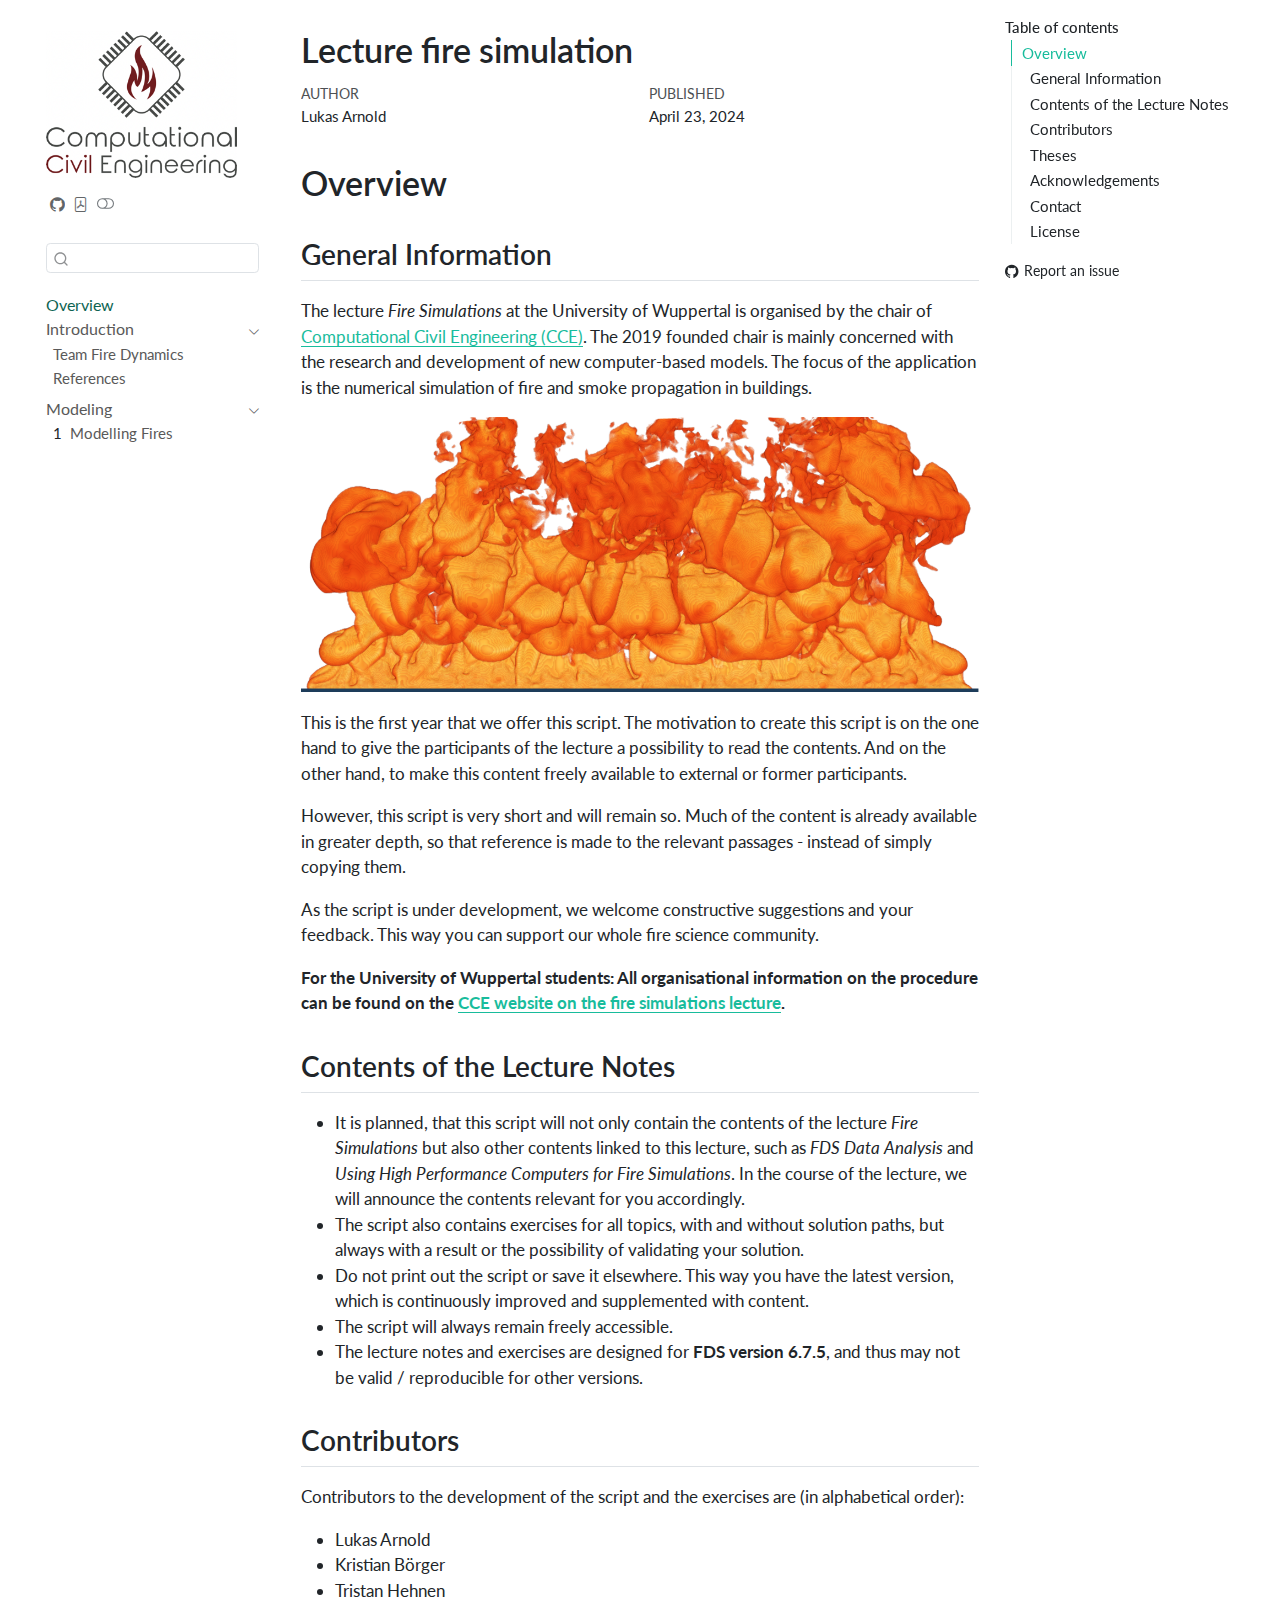
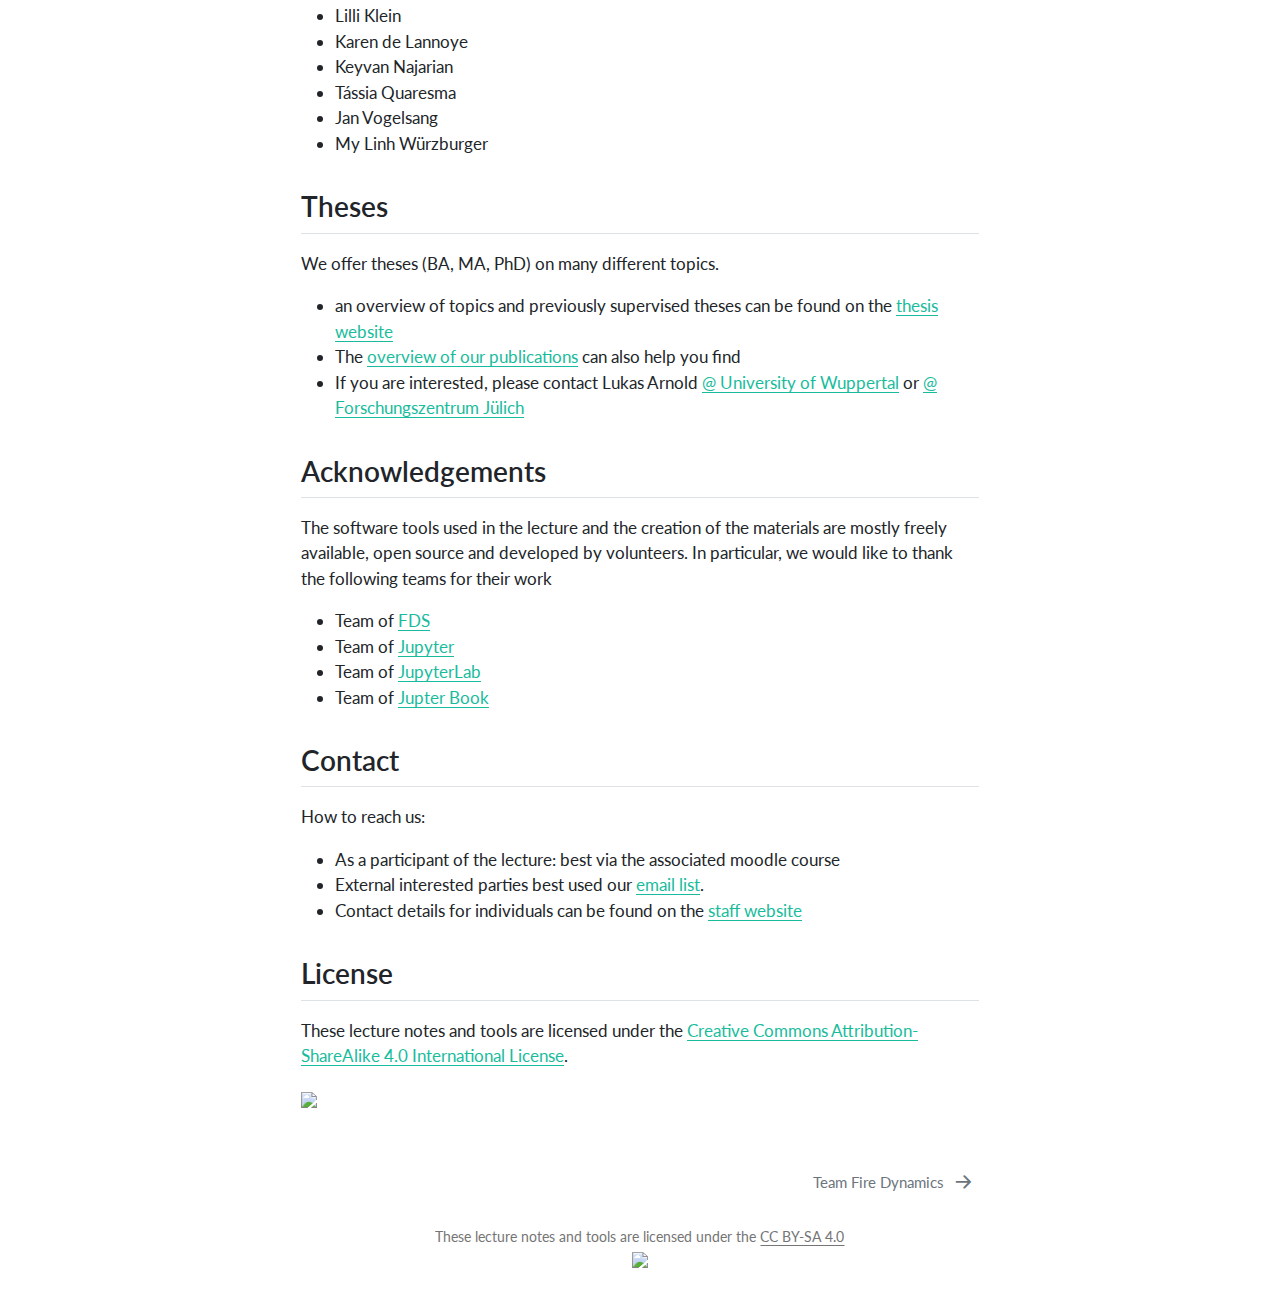
==== _book/index.html @ 4292ec1d "Initial push" ====
<!DOCTYPE html>
<html xmlns="http://www.w3.org/1999/xhtml" lang="en" xml:lang="en"><head>

<meta charset="utf-8">
<meta name="generator" content="quarto-1.4.553">

<meta name="viewport" content="width=device-width, initial-scale=1.0, user-scalable=yes">

<meta name="author" content="Lukas Arnold">
<meta name="dcterms.date" content="2024-04-23">

<title>Lecture fire simulation</title>
<style>
code{white-space: pre-wrap;}
span.smallcaps{font-variant: small-caps;}
div.columns{display: flex; gap: min(4vw, 1.5em);}
div.column{flex: auto; overflow-x: auto;}
div.hanging-indent{margin-left: 1.5em; text-indent: -1.5em;}
ul.task-list{list-style: none;}
ul.task-list li input[type="checkbox"] {
  width: 0.8em;
  margin: 0 0.8em 0.2em -1em; /* quarto-specific, see https://github.com/quarto-dev/quarto-cli/issues/4556 */ 
  vertical-align: middle;
}
</style>


<script src="site_libs/quarto-nav/quarto-nav.js"></script>
<script src="site_libs/quarto-nav/headroom.min.js"></script>
<script src="site_libs/clipboard/clipboard.min.js"></script>
<script src="site_libs/quarto-search/autocomplete.umd.js"></script>
<script src="site_libs/quarto-search/fuse.min.js"></script>
<script src="site_libs/quarto-search/quarto-search.js"></script>
<meta name="quarto:offset" content="./">
<link href="./content/00_overview/01_team.html" rel="next">
<script src="site_libs/quarto-html/quarto.js"></script>
<script src="site_libs/quarto-html/popper.min.js"></script>
<script src="site_libs/quarto-html/tippy.umd.min.js"></script>
<script src="site_libs/quarto-html/anchor.min.js"></script>
<link href="site_libs/quarto-html/tippy.css" rel="stylesheet">
<link href="site_libs/quarto-html/quarto-syntax-highlighting.css" rel="stylesheet" class="quarto-color-scheme" id="quarto-text-highlighting-styles">
<link href="site_libs/quarto-html/quarto-syntax-highlighting-dark.css" rel="prefetch" class="quarto-color-scheme quarto-color-alternate" id="quarto-text-highlighting-styles">
<script src="site_libs/bootstrap/bootstrap.min.js"></script>
<link href="site_libs/bootstrap/bootstrap-icons.css" rel="stylesheet">
<link href="site_libs/bootstrap/bootstrap.min.css" rel="stylesheet" class="quarto-color-scheme" id="quarto-bootstrap" data-mode="light">
<link href="site_libs/bootstrap/bootstrap-dark.min.css" rel="prefetch" class="quarto-color-scheme quarto-color-alternate" id="quarto-bootstrap" data-mode="dark">
<script id="quarto-search-options" type="application/json">{
  "location": "sidebar",
  "copy-button": false,
  "collapse-after": 3,
  "panel-placement": "start",
  "type": "textbox",
  "limit": 50,
  "keyboard-shortcut": [
    "f",
    "/",
    "s"
  ],
  "show-item-context": false,
  "language": {
    "search-no-results-text": "No results",
    "search-matching-documents-text": "matching documents",
    "search-copy-link-title": "Copy link to search",
    "search-hide-matches-text": "Hide additional matches",
    "search-more-match-text": "more match in this document",
    "search-more-matches-text": "more matches in this document",
    "search-clear-button-title": "Clear",
    "search-text-placeholder": "",
    "search-detached-cancel-button-title": "Cancel",
    "search-submit-button-title": "Submit",
    "search-label": "Search"
  }
}</script>


</head>

<body class="nav-sidebar floating">

<div id="quarto-search-results"></div>
  <header id="quarto-header" class="headroom fixed-top">
  <nav class="quarto-secondary-nav">
    <div class="container-fluid d-flex">
      <button type="button" class="quarto-btn-toggle btn" data-bs-toggle="collapse" data-bs-target=".quarto-sidebar-collapse-item" aria-controls="quarto-sidebar" aria-expanded="false" aria-label="Toggle sidebar navigation" onclick="if (window.quartoToggleHeadroom) { window.quartoToggleHeadroom(); }">
        <i class="bi bi-layout-text-sidebar-reverse"></i>
      </button>
        <nav class="quarto-page-breadcrumbs" aria-label="breadcrumb"><ol class="breadcrumb"><li class="breadcrumb-item"><a href="./index.html">Overview</a></li></ol></nav>
        <a class="flex-grow-1" role="button" data-bs-toggle="collapse" data-bs-target=".quarto-sidebar-collapse-item" aria-controls="quarto-sidebar" aria-expanded="false" aria-label="Toggle sidebar navigation" onclick="if (window.quartoToggleHeadroom) { window.quartoToggleHeadroom(); }">      
        </a>
      <button type="button" class="btn quarto-search-button" aria-label="" onclick="window.quartoOpenSearch();">
        <i class="bi bi-search"></i>
      </button>
    </div>
  </nav>
</header>
<!-- content -->
<div id="quarto-content" class="quarto-container page-columns page-rows-contents page-layout-article">
<!-- sidebar -->
  <nav id="quarto-sidebar" class="sidebar collapse collapse-horizontal quarto-sidebar-collapse-item sidebar-navigation floating overflow-auto">
    <div class="pt-lg-2 mt-2 text-left sidebar-header sidebar-header-stacked">
      <a href="./index.html" class="sidebar-logo-link">
      <img src="./content/cce_logo_small.light.png" alt="" class="sidebar-logo py-0 d-lg-inline d-none">
      </a>
    <div class="sidebar-title mb-0 py-0">
      <a href="./"></a> 
        <div class="sidebar-tools-main tools-wide">
    <a href="ttps://github.com" title="Source Code" class="quarto-navigation-tool px-1" aria-label="Source Code"><i class="bi bi-github"></i></a>
    <a href="./Lecture-fire-simulation.pdf" title="Download PDF" class="quarto-navigation-tool px-1" aria-label="Download PDF"><i class="bi bi-file-pdf"></i></a>
  <a href="" class="quarto-color-scheme-toggle quarto-navigation-tool  px-1" onclick="window.quartoToggleColorScheme(); return false;" title="Toggle dark mode"><i class="bi"></i></a>
</div>
    </div>
      </div>
        <div class="mt-2 flex-shrink-0 align-items-center">
        <div class="sidebar-search">
        <div id="quarto-search" class="" title="Search"></div>
        </div>
        </div>
    <div class="sidebar-menu-container"> 
    <ul class="list-unstyled mt-1">
        <li class="sidebar-item">
  <div class="sidebar-item-container"> 
  <a href="./index.html" class="sidebar-item-text sidebar-link active">
 <span class="menu-text">Overview</span></a>
  </div>
</li>
        <li class="sidebar-item sidebar-item-section">
      <div class="sidebar-item-container"> 
            <a class="sidebar-item-text sidebar-link text-start" data-bs-toggle="collapse" data-bs-target="#quarto-sidebar-section-1" aria-expanded="true">
 <span class="menu-text">Introduction</span></a>
          <a class="sidebar-item-toggle text-start" data-bs-toggle="collapse" data-bs-target="#quarto-sidebar-section-1" aria-expanded="true" aria-label="Toggle section">
            <i class="bi bi-chevron-right ms-2"></i>
          </a> 
      </div>
      <ul id="quarto-sidebar-section-1" class="collapse list-unstyled sidebar-section depth1 show">  
          <li class="sidebar-item">
  <div class="sidebar-item-container"> 
  <a href="./content/00_overview/01_team.html" class="sidebar-item-text sidebar-link">
 <span class="menu-text">Team Fire Dynamics</span></a>
  </div>
</li>
          <li class="sidebar-item">
  <div class="sidebar-item-container"> 
  <a href="./content/00_overview/02_references.html" class="sidebar-item-text sidebar-link">
 <span class="menu-text">References</span></a>
  </div>
</li>
      </ul>
  </li>
        <li class="sidebar-item sidebar-item-section">
      <div class="sidebar-item-container"> 
            <a class="sidebar-item-text sidebar-link text-start" data-bs-toggle="collapse" data-bs-target="#quarto-sidebar-section-2" aria-expanded="true">
 <span class="menu-text">Modeling</span></a>
          <a class="sidebar-item-toggle text-start" data-bs-toggle="collapse" data-bs-target="#quarto-sidebar-section-2" aria-expanded="true" aria-label="Toggle section">
            <i class="bi bi-chevron-right ms-2"></i>
          </a> 
      </div>
      <ul id="quarto-sidebar-section-2" class="collapse list-unstyled sidebar-section depth1 show">  
          <li class="sidebar-item">
  <div class="sidebar-item-container"> 
  <a href="./content/01_Modeling/01_general/00_overview.html" class="sidebar-item-text sidebar-link">
 <span class="menu-text"><span class="chapter-number">1</span>&nbsp; <span class="chapter-title">Modelling Fires</span></span></a>
  </div>
</li>
      </ul>
  </li>
    </ul>
    </div>
</nav>
<div id="quarto-sidebar-glass" class="quarto-sidebar-collapse-item" data-bs-toggle="collapse" data-bs-target=".quarto-sidebar-collapse-item"></div>
<!-- margin-sidebar -->
    <div id="quarto-margin-sidebar" class="sidebar margin-sidebar">
        <nav id="TOC" role="doc-toc" class="toc-active">
    <h2 id="toc-title">Table of contents</h2>
   
  <ul>
  <li><a href="#overview" id="toc-overview" class="nav-link active" data-scroll-target="#overview">Overview</a>
  <ul class="collapse">
  <li><a href="#general-information" id="toc-general-information" class="nav-link" data-scroll-target="#general-information">General Information</a></li>
  <li><a href="#contents-of-the-lecture-notes" id="toc-contents-of-the-lecture-notes" class="nav-link" data-scroll-target="#contents-of-the-lecture-notes">Contents of the Lecture Notes</a></li>
  <li><a href="#contributors" id="toc-contributors" class="nav-link" data-scroll-target="#contributors">Contributors</a></li>
  <li><a href="#theses" id="toc-theses" class="nav-link" data-scroll-target="#theses">Theses</a></li>
  <li><a href="#acknowledgements" id="toc-acknowledgements" class="nav-link" data-scroll-target="#acknowledgements">Acknowledgements</a></li>
  <li><a href="#contact" id="toc-contact" class="nav-link" data-scroll-target="#contact">Contact</a></li>
  <li><a href="#license" id="toc-license" class="nav-link" data-scroll-target="#license">License</a></li>
  </ul></li>
  </ul>
<div class="toc-actions"><ul><li><a href="ttps://github.com/issues/new" class="toc-action"><i class="bi bi-github"></i>Report an issue</a></li></ul></div></nav>
    </div>
<!-- main -->
<main class="content" id="quarto-document-content">

<header id="title-block-header" class="quarto-title-block default">
<div class="quarto-title">
<h1 class="title">Lecture fire simulation</h1>
</div>



<div class="quarto-title-meta">

    <div>
    <div class="quarto-title-meta-heading">Author</div>
    <div class="quarto-title-meta-contents">
             <p>Lukas Arnold </p>
          </div>
  </div>
    
    <div>
    <div class="quarto-title-meta-heading">Published</div>
    <div class="quarto-title-meta-contents">
      <p class="date">April 23, 2024</p>
    </div>
  </div>
  
    
  </div>
  


</header>


<section id="overview" class="level1 unnumbered">
<h1 class="unnumbered">Overview</h1>
<section id="general-information" class="level2">
<h2 class="anchored" data-anchor-id="general-information">General Information</h2>
<p>The lecture <em>Fire Simulations</em> at the University of Wuppertal is organised by the chair of <a href="https://cce.uni-wuppertal.de/">Computational Civil Engineering (CCE)</a>. The 2019 founded chair is mainly concerned with the research and development of new computer-based models. The focus of the application is the numerical simulation of fire and smoke propagation in buildings.</p>
<p><img src="./content/00_overview/figs/fire_banner.png" class="img-fluid"></p>
<p>This is the first year that we offer this script. The motivation to create this script is on the one hand to give the participants of the lecture a possibility to read the contents. And on the other hand, to make this content freely available to external or former participants.</p>
<p>However, this script is very short and will remain so. Much of the content is already available in greater depth, so that reference is made to the relevant passages - instead of simply copying them.</p>
<p>As the script is under development, we welcome constructive suggestions and your feedback. This way you can support our whole fire science community.</p>
<p><strong>For the University of Wuppertal students: All organisational information on the procedure can be found on the <a href="https://cce.uni-wuppertal.de/de/lehre/numerische-brandsimulationen.html">CCE website on the fire simulations lecture</a>.</strong></p>
</section>
<section id="contents-of-the-lecture-notes" class="level2">
<h2 class="anchored" data-anchor-id="contents-of-the-lecture-notes">Contents of the Lecture Notes</h2>
<ul>
<li>It is planned, that this script will not only contain the contents of the lecture <em>Fire Simulations</em> but also other contents linked to this lecture, such as <em>FDS Data Analysis</em> and <em>Using High Performance Computers for Fire Simulations</em>. In the course of the lecture, we will announce the contents relevant for you accordingly.</li>
<li>The script also contains exercises for all topics, with and without solution paths, but always with a result or the possibility of validating your solution.</li>
<li>Do not print out the script or save it elsewhere. This way you have the latest version, which is continuously improved and supplemented with content.</li>
<li>The script will always remain freely accessible.</li>
<li>The lecture notes and exercises are designed for <strong>FDS version 6.7.5</strong>, and thus may not be valid / reproducible for other versions.</li>
</ul>
</section>
<section id="contributors" class="level2">
<h2 class="anchored" data-anchor-id="contributors">Contributors</h2>
<p>Contributors to the development of the script and the exercises are (in alphabetical order):</p>
<ul>
<li>Lukas Arnold</li>
<li>Kristian Börger</li>
<li>Tristan Hehnen</li>
<li>Lilli Klein</li>
<li>Karen de Lannoye</li>
<li>Keyvan Najarian</li>
<li>Tássia Quaresma</li>
<li>Jan Vogelsang</li>
<li>My Linh Würzburger</li>
</ul>
</section>
<section id="theses" class="level2">
<h2 class="anchored" data-anchor-id="theses">Theses</h2>
<p>We offer theses (BA, MA, PhD) on many different topics.</p>
<ul>
<li>an overview of topics and previously supervised theses can be found on the <a href="https://cce.uni-wuppertal.de/en/theses/">thesis website</a></li>
<li>The <a href="https://cce.uni-wuppertal.de/en/research/">overview of our publications</a> can also help you find</li>
<li>If you are interested, please contact Lukas Arnold <a href="https://cce.uni-wuppertal.de/en/team/">@ University of Wuppertal</a> or <a href="https://www.fz-juelich.de/ias/ias-7/EN/AboutUs/Staff/Current/Arnold_Lukas/main.html">@ Forschungszentrum Jülich</a></li>
</ul>
</section>
<section id="acknowledgements" class="level2">
<h2 class="anchored" data-anchor-id="acknowledgements">Acknowledgements</h2>
<p>The software tools used in the lecture and the creation of the materials are mostly freely available, open source and developed by volunteers. In particular, we would like to thank the following teams for their work</p>
<ul>
<li>Team of <a href="https://github.com/firemodels/fds">FDS</a></li>
<li>Team of <a href="https://github.com/jupyter/jupyter">Jupyter</a></li>
<li>Team of <a href="https://github.com/jupyterlab">JupyterLab</a></li>
<li>Team of <a href="https://github.com/jupyter/jupyter-book">Jupter Book</a></li>
</ul>
</section>
<section id="contact" class="level2">
<h2 class="anchored" data-anchor-id="contact">Contact</h2>
<p>How to reach us:</p>
<ul>
<li>As a participant of the lecture: best via the associated moodle course</li>
<li>External interested parties best used our <a href="mailto:cce@lists.uni-wuppertal.de">email list</a>.</li>
<li>Contact details for individuals can be found on the <a href="https://cce.uni-wuppertal.de/en/team/">staff website</a></li>
</ul>
</section>
<section id="license" class="level2">
<h2 class="anchored" data-anchor-id="license">License</h2>
<p>These lecture notes and tools are licensed under the <a href="http://creativecommons.org/licenses/by-sa/4.0/">Creative Commons Attribution-ShareAlike 4.0 International License</a>.</p>
<p><img src="https://mirrors.creativecommons.org/presskit/buttons/88x31/svg/by-sa.svg"></p>


</section>
</section>

</main> <!-- /main -->
<script id="quarto-html-after-body" type="application/javascript">
window.document.addEventListener("DOMContentLoaded", function (event) {
  const toggleBodyColorMode = (bsSheetEl) => {
    const mode = bsSheetEl.getAttribute("data-mode");
    const bodyEl = window.document.querySelector("body");
    if (mode === "dark") {
      bodyEl.classList.add("quarto-dark");
      bodyEl.classList.remove("quarto-light");
    } else {
      bodyEl.classList.add("quarto-light");
      bodyEl.classList.remove("quarto-dark");
    }
  }
  const toggleBodyColorPrimary = () => {
    const bsSheetEl = window.document.querySelector("link#quarto-bootstrap");
    if (bsSheetEl) {
      toggleBodyColorMode(bsSheetEl);
    }
  }
  toggleBodyColorPrimary();  
  const disableStylesheet = (stylesheets) => {
    for (let i=0; i < stylesheets.length; i++) {
      const stylesheet = stylesheets[i];
      stylesheet.rel = 'prefetch';
    }
  }
  const enableStylesheet = (stylesheets) => {
    for (let i=0; i < stylesheets.length; i++) {
      const stylesheet = stylesheets[i];
      stylesheet.rel = 'stylesheet';
    }
  }
  const manageTransitions = (selector, allowTransitions) => {
    const els = window.document.querySelectorAll(selector);
    for (let i=0; i < els.length; i++) {
      const el = els[i];
      if (allowTransitions) {
        el.classList.remove('notransition');
      } else {
        el.classList.add('notransition');
      }
    }
  }
  const toggleGiscusIfUsed = (isAlternate, darkModeDefault) => {
    const baseTheme = document.querySelector('#giscus-base-theme')?.value ?? 'light';
    const alternateTheme = document.querySelector('#giscus-alt-theme')?.value ?? 'dark';
    let newTheme = '';
    if(darkModeDefault) {
      newTheme = isAlternate ? baseTheme : alternateTheme;
    } else {
      newTheme = isAlternate ? alternateTheme : baseTheme;
    }
    const changeGiscusTheme = () => {
      // From: https://github.com/giscus/giscus/issues/336
      const sendMessage = (message) => {
        const iframe = document.querySelector('iframe.giscus-frame');
        if (!iframe) return;
        iframe.contentWindow.postMessage({ giscus: message }, 'https://giscus.app');
      }
      sendMessage({
        setConfig: {
          theme: newTheme
        }
      });
    }
    const isGiscussLoaded = window.document.querySelector('iframe.giscus-frame') !== null;
    if (isGiscussLoaded) {
      changeGiscusTheme();
    }
  }
  const toggleColorMode = (alternate) => {
    // Switch the stylesheets
    const alternateStylesheets = window.document.querySelectorAll('link.quarto-color-scheme.quarto-color-alternate');
    manageTransitions('#quarto-margin-sidebar .nav-link', false);
    if (alternate) {
      enableStylesheet(alternateStylesheets);
      for (const sheetNode of alternateStylesheets) {
        if (sheetNode.id === "quarto-bootstrap") {
          toggleBodyColorMode(sheetNode);
        }
      }
    } else {
      disableStylesheet(alternateStylesheets);
      toggleBodyColorPrimary();
    }
    manageTransitions('#quarto-margin-sidebar .nav-link', true);
    // Switch the toggles
    const toggles = window.document.querySelectorAll('.quarto-color-scheme-toggle');
    for (let i=0; i < toggles.length; i++) {
      const toggle = toggles[i];
      if (toggle) {
        if (alternate) {
          toggle.classList.add("alternate");     
        } else {
          toggle.classList.remove("alternate");
        }
      }
    }
    // Hack to workaround the fact that safari doesn't
    // properly recolor the scrollbar when toggling (#1455)
    if (navigator.userAgent.indexOf('Safari') > 0 && navigator.userAgent.indexOf('Chrome') == -1) {
      manageTransitions("body", false);
      window.scrollTo(0, 1);
      setTimeout(() => {
        window.scrollTo(0, 0);
        manageTransitions("body", true);
      }, 40);  
    }
  }
  const isFileUrl = () => { 
    return window.location.protocol === 'file:';
  }
  const hasAlternateSentinel = () => {  
    let styleSentinel = getColorSchemeSentinel();
    if (styleSentinel !== null) {
      return styleSentinel === "alternate";
    } else {
      return false;
    }
  }
  const setStyleSentinel = (alternate) => {
    const value = alternate ? "alternate" : "default";
    if (!isFileUrl()) {
      window.localStorage.setItem("quarto-color-scheme", value);
    } else {
      localAlternateSentinel = value;
    }
  }
  const getColorSchemeSentinel = () => {
    if (!isFileUrl()) {
      const storageValue = window.localStorage.getItem("quarto-color-scheme");
      return storageValue != null ? storageValue : localAlternateSentinel;
    } else {
      return localAlternateSentinel;
    }
  }
  const darkModeDefault = false;
  let localAlternateSentinel = darkModeDefault ? 'alternate' : 'default';
  // Dark / light mode switch
  window.quartoToggleColorScheme = () => {
    // Read the current dark / light value 
    let toAlternate = !hasAlternateSentinel();
    toggleColorMode(toAlternate);
    setStyleSentinel(toAlternate);
    toggleGiscusIfUsed(toAlternate, darkModeDefault);
  };
  // Ensure there is a toggle, if there isn't float one in the top right
  if (window.document.querySelector('.quarto-color-scheme-toggle') === null) {
    const a = window.document.createElement('a');
    a.classList.add('top-right');
    a.classList.add('quarto-color-scheme-toggle');
    a.href = "";
    a.onclick = function() { try { window.quartoToggleColorScheme(); } catch {} return false; };
    const i = window.document.createElement("i");
    i.classList.add('bi');
    a.appendChild(i);
    window.document.body.appendChild(a);
  }
  // Switch to dark mode if need be
  if (hasAlternateSentinel()) {
    toggleColorMode(true);
  } else {
    toggleColorMode(false);
  }
  const icon = "";
  const anchorJS = new window.AnchorJS();
  anchorJS.options = {
    placement: 'right',
    icon: icon
  };
  anchorJS.add('.anchored');
  const isCodeAnnotation = (el) => {
    for (const clz of el.classList) {
      if (clz.startsWith('code-annotation-')) {                     
        return true;
      }
    }
    return false;
  }
  const clipboard = new window.ClipboardJS('.code-copy-button', {
    text: function(trigger) {
      const codeEl = trigger.previousElementSibling.cloneNode(true);
      for (const childEl of codeEl.children) {
        if (isCodeAnnotation(childEl)) {
          childEl.remove();
        }
      }
      return codeEl.innerText;
    }
  });
  clipboard.on('success', function(e) {
    // button target
    const button = e.trigger;
    // don't keep focus
    button.blur();
    // flash "checked"
    button.classList.add('code-copy-button-checked');
    var currentTitle = button.getAttribute("title");
    button.setAttribute("title", "Copied!");
    let tooltip;
    if (window.bootstrap) {
      button.setAttribute("data-bs-toggle", "tooltip");
      button.setAttribute("data-bs-placement", "left");
      button.setAttribute("data-bs-title", "Copied!");
      tooltip = new bootstrap.Tooltip(button, 
        { trigger: "manual", 
          customClass: "code-copy-button-tooltip",
          offset: [0, -8]});
      tooltip.show();    
    }
    setTimeout(function() {
      if (tooltip) {
        tooltip.hide();
        button.removeAttribute("data-bs-title");
        button.removeAttribute("data-bs-toggle");
        button.removeAttribute("data-bs-placement");
      }
      button.setAttribute("title", currentTitle);
      button.classList.remove('code-copy-button-checked');
    }, 1000);
    // clear code selection
    e.clearSelection();
  });
    var localhostRegex = new RegExp(/^(?:http|https):\/\/localhost\:?[0-9]*\//);
    var mailtoRegex = new RegExp(/^mailto:/);
      var filterRegex = new RegExp('/' + window.location.host + '/');
    var isInternal = (href) => {
        return filterRegex.test(href) || localhostRegex.test(href) || mailtoRegex.test(href);
    }
    // Inspect non-navigation links and adorn them if external
 	var links = window.document.querySelectorAll('a[href]:not(.nav-link):not(.navbar-brand):not(.toc-action):not(.sidebar-link):not(.sidebar-item-toggle):not(.pagination-link):not(.no-external):not([aria-hidden]):not(.dropdown-item):not(.quarto-navigation-tool)');
    for (var i=0; i<links.length; i++) {
      const link = links[i];
      if (!isInternal(link.href)) {
        // undo the damage that might have been done by quarto-nav.js in the case of
        // links that we want to consider external
        if (link.dataset.originalHref !== undefined) {
          link.href = link.dataset.originalHref;
        }
      }
    }
  function tippyHover(el, contentFn, onTriggerFn, onUntriggerFn) {
    const config = {
      allowHTML: true,
      maxWidth: 500,
      delay: 100,
      arrow: false,
      appendTo: function(el) {
          return el.parentElement;
      },
      interactive: true,
      interactiveBorder: 10,
      theme: 'quarto',
      placement: 'bottom-start',
    };
    if (contentFn) {
      config.content = contentFn;
    }
    if (onTriggerFn) {
      config.onTrigger = onTriggerFn;
    }
    if (onUntriggerFn) {
      config.onUntrigger = onUntriggerFn;
    }
    window.tippy(el, config); 
  }
  const noterefs = window.document.querySelectorAll('a[role="doc-noteref"]');
  for (var i=0; i<noterefs.length; i++) {
    const ref = noterefs[i];
    tippyHover(ref, function() {
      // use id or data attribute instead here
      let href = ref.getAttribute('data-footnote-href') || ref.getAttribute('href');
      try { href = new URL(href).hash; } catch {}
      const id = href.replace(/^#\/?/, "");
      const note = window.document.getElementById(id);
      if (note) {
        return note.innerHTML;
      } else {
        return "";
      }
    });
  }
  const xrefs = window.document.querySelectorAll('a.quarto-xref');
  const processXRef = (id, note) => {
    // Strip column container classes
    const stripColumnClz = (el) => {
      el.classList.remove("page-full", "page-columns");
      if (el.children) {
        for (const child of el.children) {
          stripColumnClz(child);
        }
      }
    }
    stripColumnClz(note)
    if (id === null || id.startsWith('sec-')) {
      // Special case sections, only their first couple elements
      const container = document.createElement("div");
      if (note.children && note.children.length > 2) {
        container.appendChild(note.children[0].cloneNode(true));
        for (let i = 1; i < note.children.length; i++) {
          const child = note.children[i];
          if (child.tagName === "P" && child.innerText === "") {
            continue;
          } else {
            container.appendChild(child.cloneNode(true));
            break;
          }
        }
        if (window.Quarto?.typesetMath) {
          window.Quarto.typesetMath(container);
        }
        return container.innerHTML
      } else {
        if (window.Quarto?.typesetMath) {
          window.Quarto.typesetMath(note);
        }
        return note.innerHTML;
      }
    } else {
      // Remove any anchor links if they are present
      const anchorLink = note.querySelector('a.anchorjs-link');
      if (anchorLink) {
        anchorLink.remove();
      }
      if (window.Quarto?.typesetMath) {
        window.Quarto.typesetMath(note);
      }
      // TODO in 1.5, we should make sure this works without a callout special case
      if (note.classList.contains("callout")) {
        return note.outerHTML;
      } else {
        return note.innerHTML;
      }
    }
  }
  for (var i=0; i<xrefs.length; i++) {
    const xref = xrefs[i];
    tippyHover(xref, undefined, function(instance) {
      instance.disable();
      let url = xref.getAttribute('href');
      let hash = undefined; 
      if (url.startsWith('#')) {
        hash = url;
      } else {
        try { hash = new URL(url).hash; } catch {}
      }
      if (hash) {
        const id = hash.replace(/^#\/?/, "");
        const note = window.document.getElementById(id);
        if (note !== null) {
          try {
            const html = processXRef(id, note.cloneNode(true));
            instance.setContent(html);
          } finally {
            instance.enable();
            instance.show();
          }
        } else {
          // See if we can fetch this
          fetch(url.split('#')[0])
          .then(res => res.text())
          .then(html => {
            const parser = new DOMParser();
            const htmlDoc = parser.parseFromString(html, "text/html");
            const note = htmlDoc.getElementById(id);
            if (note !== null) {
              const html = processXRef(id, note);
              instance.setContent(html);
            } 
          }).finally(() => {
            instance.enable();
            instance.show();
          });
        }
      } else {
        // See if we can fetch a full url (with no hash to target)
        // This is a special case and we should probably do some content thinning / targeting
        fetch(url)
        .then(res => res.text())
        .then(html => {
          const parser = new DOMParser();
          const htmlDoc = parser.parseFromString(html, "text/html");
          const note = htmlDoc.querySelector('main.content');
          if (note !== null) {
            // This should only happen for chapter cross references
            // (since there is no id in the URL)
            // remove the first header
            if (note.children.length > 0 && note.children[0].tagName === "HEADER") {
              note.children[0].remove();
            }
            const html = processXRef(null, note);
            instance.setContent(html);
          } 
        }).finally(() => {
          instance.enable();
          instance.show();
        });
      }
    }, function(instance) {
    });
  }
      let selectedAnnoteEl;
      const selectorForAnnotation = ( cell, annotation) => {
        let cellAttr = 'data-code-cell="' + cell + '"';
        let lineAttr = 'data-code-annotation="' +  annotation + '"';
        const selector = 'span[' + cellAttr + '][' + lineAttr + ']';
        return selector;
      }
      const selectCodeLines = (annoteEl) => {
        const doc = window.document;
        const targetCell = annoteEl.getAttribute("data-target-cell");
        const targetAnnotation = annoteEl.getAttribute("data-target-annotation");
        const annoteSpan = window.document.querySelector(selectorForAnnotation(targetCell, targetAnnotation));
        const lines = annoteSpan.getAttribute("data-code-lines").split(",");
        const lineIds = lines.map((line) => {
          return targetCell + "-" + line;
        })
        let top = null;
        let height = null;
        let parent = null;
        if (lineIds.length > 0) {
            //compute the position of the single el (top and bottom and make a div)
            const el = window.document.getElementById(lineIds[0]);
            top = el.offsetTop;
            height = el.offsetHeight;
            parent = el.parentElement.parentElement;
          if (lineIds.length > 1) {
            const lastEl = window.document.getElementById(lineIds[lineIds.length - 1]);
            const bottom = lastEl.offsetTop + lastEl.offsetHeight;
            height = bottom - top;
          }
          if (top !== null && height !== null && parent !== null) {
            // cook up a div (if necessary) and position it 
            let div = window.document.getElementById("code-annotation-line-highlight");
            if (div === null) {
              div = window.document.createElement("div");
              div.setAttribute("id", "code-annotation-line-highlight");
              div.style.position = 'absolute';
              parent.appendChild(div);
            }
            div.style.top = top - 2 + "px";
            div.style.height = height + 4 + "px";
            div.style.left = 0;
            let gutterDiv = window.document.getElementById("code-annotation-line-highlight-gutter");
            if (gutterDiv === null) {
              gutterDiv = window.document.createElement("div");
              gutterDiv.setAttribute("id", "code-annotation-line-highlight-gutter");
              gutterDiv.style.position = 'absolute';
              const codeCell = window.document.getElementById(targetCell);
              const gutter = codeCell.querySelector('.code-annotation-gutter');
              gutter.appendChild(gutterDiv);
            }
            gutterDiv.style.top = top - 2 + "px";
            gutterDiv.style.height = height + 4 + "px";
          }
          selectedAnnoteEl = annoteEl;
        }
      };
      const unselectCodeLines = () => {
        const elementsIds = ["code-annotation-line-highlight", "code-annotation-line-highlight-gutter"];
        elementsIds.forEach((elId) => {
          const div = window.document.getElementById(elId);
          if (div) {
            div.remove();
          }
        });
        selectedAnnoteEl = undefined;
      };
        // Handle positioning of the toggle
    window.addEventListener(
      "resize",
      throttle(() => {
        elRect = undefined;
        if (selectedAnnoteEl) {
          selectCodeLines(selectedAnnoteEl);
        }
      }, 10)
    );
    function throttle(fn, ms) {
    let throttle = false;
    let timer;
      return (...args) => {
        if(!throttle) { // first call gets through
            fn.apply(this, args);
            throttle = true;
        } else { // all the others get throttled
            if(timer) clearTimeout(timer); // cancel #2
            timer = setTimeout(() => {
              fn.apply(this, args);
              timer = throttle = false;
            }, ms);
        }
      };
    }
      // Attach click handler to the DT
      const annoteDls = window.document.querySelectorAll('dt[data-target-cell]');
      for (const annoteDlNode of annoteDls) {
        annoteDlNode.addEventListener('click', (event) => {
          const clickedEl = event.target;
          if (clickedEl !== selectedAnnoteEl) {
            unselectCodeLines();
            const activeEl = window.document.querySelector('dt[data-target-cell].code-annotation-active');
            if (activeEl) {
              activeEl.classList.remove('code-annotation-active');
            }
            selectCodeLines(clickedEl);
            clickedEl.classList.add('code-annotation-active');
          } else {
            // Unselect the line
            unselectCodeLines();
            clickedEl.classList.remove('code-annotation-active');
          }
        });
      }
  const findCites = (el) => {
    const parentEl = el.parentElement;
    if (parentEl) {
      const cites = parentEl.dataset.cites;
      if (cites) {
        return {
          el,
          cites: cites.split(' ')
        };
      } else {
        return findCites(el.parentElement)
      }
    } else {
      return undefined;
    }
  };
  var bibliorefs = window.document.querySelectorAll('a[role="doc-biblioref"]');
  for (var i=0; i<bibliorefs.length; i++) {
    const ref = bibliorefs[i];
    const citeInfo = findCites(ref);
    if (citeInfo) {
      tippyHover(citeInfo.el, function() {
        var popup = window.document.createElement('div');
        citeInfo.cites.forEach(function(cite) {
          var citeDiv = window.document.createElement('div');
          citeDiv.classList.add('hanging-indent');
          citeDiv.classList.add('csl-entry');
          var biblioDiv = window.document.getElementById('ref-' + cite);
          if (biblioDiv) {
            citeDiv.innerHTML = biblioDiv.innerHTML;
          }
          popup.appendChild(citeDiv);
        });
        return popup.innerHTML;
      });
    }
  }
});
</script>
<nav class="page-navigation">
  <div class="nav-page nav-page-previous">
  </div>
  <div class="nav-page nav-page-next">
      <a href="./content/00_overview/01_team.html" class="pagination-link" aria-label="Team Fire Dynamics">
        <span class="nav-page-text">Team Fire Dynamics</span> <i class="bi bi-arrow-right-short"></i>
      </a>
  </div>
</nav>
</div> <!-- /content -->
<footer class="footer">
  <div class="nav-footer">
    <div class="nav-footer-left">
      &nbsp;
    </div>   
    <div class="nav-footer-center">
<p>These lecture notes and tools are licensed under the <a href="http://creativecommons.org/licenses/by-sa/4.0/">CC BY-SA 4.0</a> <img src="https://mirrors.creativecommons.org/presskit/buttons/88x31/svg/by-sa.svg"></p>
<div class="toc-actions d-sm-block d-md-none"><ul><li><a href="ttps://github.com/issues/new" class="toc-action"><i class="bi bi-github"></i>Report an issue</a></li></ul></div></div>
    <div class="nav-footer-right">
      &nbsp;
    </div>
  </div>
</footer>
<script type="application/javascript" src="light-dark.js"></script>




</body></html>
---- _book/site_libs/quarto-html/tippy.css ----
.tippy-box[data-animation=fade][data-state=hidden]{opacity:0}[data-tippy-root]{max-width:calc(100vw - 10px)}.tippy-box{position:relative;background-color:#333;color:#fff;border-radius:4px;font-size:14px;line-height:1.4;white-space:normal;outline:0;transition-property:transform,visibility,opacity}.tippy-box[data-placement^=top]>.tippy-arrow{bottom:0}.tippy-box[data-placement^=top]>.tippy-arrow:before{bottom:-7px;left:0;border-width:8px 8px 0;border-top-color:initial;transform-origin:center top}.tippy-box[data-placement^=bottom]>.tippy-arrow{top:0}.tippy-box[data-placement^=bottom]>.tippy-arrow:before{top:-7px;left:0;border-width:0 8px 8px;border-bottom-color:initial;transform-origin:center bottom}.tippy-box[data-placement^=left]>.tippy-arrow{right:0}.tippy-box[data-placement^=left]>.tippy-arrow:before{border-width:8px 0 8px 8px;border-left-color:initial;right:-7px;transform-origin:center left}.tippy-box[data-placement^=right]>.tippy-arrow{left:0}.tippy-box[data-placement^=right]>.tippy-arrow:before{left:-7px;border-width:8px 8px 8px 0;border-right-color:initial;transform-origin:center right}.tippy-box[data-inertia][data-state=visible]{transition-timing-function:cubic-bezier(.54,1.5,.38,1.11)}.tippy-arrow{width:16px;height:16px;color:#333}.tippy-arrow:before{content:"";position:absolute;border-color:transparent;border-style:solid}.tippy-content{position:relative;padding:5px 9px;z-index:1}
---- _book/site_libs/quarto-html/quarto-syntax-highlighting.css ----
/* quarto syntax highlight colors */
:root {
  --quarto-hl-ot-color: #003B4F;
  --quarto-hl-at-color: #657422;
  --quarto-hl-ss-color: #20794D;
  --quarto-hl-an-color: #5E5E5E;
  --quarto-hl-fu-color: #4758AB;
  --quarto-hl-st-color: #20794D;
  --quarto-hl-cf-color: #003B4F;
  --quarto-hl-op-color: #5E5E5E;
  --quarto-hl-er-color: #AD0000;
  --quarto-hl-bn-color: #AD0000;
  --quarto-hl-al-color: #AD0000;
  --quarto-hl-va-color: #111111;
  --quarto-hl-bu-color: inherit;
  --quarto-hl-ex-color: inherit;
  --quarto-hl-pp-color: #AD0000;
  --quarto-hl-in-color: #5E5E5E;
  --quarto-hl-vs-color: #20794D;
  --quarto-hl-wa-color: #5E5E5E;
  --quarto-hl-do-color: #5E5E5E;
  --quarto-hl-im-color: #00769E;
  --quarto-hl-ch-color: #20794D;
  --quarto-hl-dt-color: #AD0000;
  --quarto-hl-fl-color: #AD0000;
  --quarto-hl-co-color: #5E5E5E;
  --quarto-hl-cv-color: #5E5E5E;
  --quarto-hl-cn-color: #8f5902;
  --quarto-hl-sc-color: #5E5E5E;
  --quarto-hl-dv-color: #AD0000;
  --quarto-hl-kw-color: #003B4F;
}

/* other quarto variables */
:root {
  --quarto-font-monospace: SFMono-Regular, Menlo, Monaco, Consolas, "Liberation Mono", "Courier New", monospace;
}

pre > code.sourceCode > span {
  color: #003B4F;
}

code span {
  color: #003B4F;
}

code.sourceCode > span {
  color: #003B4F;
}

div.sourceCode,
div.sourceCode pre.sourceCode {
  color: #003B4F;
}

code span.ot {
  color: #003B4F;
  font-style: inherit;
}

code span.at {
  color: #657422;
  font-style: inherit;
}

code span.ss {
  color: #20794D;
  font-style: inherit;
}

code span.an {
  color: #5E5E5E;
  font-style: inherit;
}

code span.fu {
  color: #4758AB;
  font-style: inherit;
}

code span.st {
  color: #20794D;
  font-style: inherit;
}

code span.cf {
  color: #003B4F;
  font-style: inherit;
}

code span.op {
  color: #5E5E5E;
  font-style: inherit;
}

code span.er {
  color: #AD0000;
  font-style: inherit;
}

code span.bn {
  color: #AD0000;
  font-style: inherit;
}

code span.al {
  color: #AD0000;
  font-style: inherit;
}

code span.va {
  color: #111111;
  font-style: inherit;
}

code span.bu {
  font-style: inherit;
}

code span.ex {
  font-style: inherit;
}

code span.pp {
  color: #AD0000;
  font-style: inherit;
}

code span.in {
  color: #5E5E5E;
  font-style: inherit;
}

code span.vs {
  color: #20794D;
  font-style: inherit;
}

code span.wa {
  color: #5E5E5E;
  font-style: italic;
}

code span.do {
  color: #5E5E5E;
  font-style: italic;
}

code span.im {
  color: #00769E;
  font-style: inherit;
}

code span.ch {
  color: #20794D;
  font-style: inherit;
}

code span.dt {
  color: #AD0000;
  font-style: inherit;
}

code span.fl {
  color: #AD0000;
  font-style: inherit;
}

code span.co {
  color: #5E5E5E;
  font-style: inherit;
}

code span.cv {
  color: #5E5E5E;
  font-style: italic;
}

code span.cn {
  color: #8f5902;
  font-style: inherit;
}

code span.sc {
  color: #5E5E5E;
  font-style: inherit;
}

code span.dv {
  color: #AD0000;
  font-style: inherit;
}

code span.kw {
  color: #003B4F;
  font-style: inherit;
}

.prevent-inlining {
  content: "</";
}

/*# sourceMappingURL=debc5d5d77c3f9108843748ff7464032.css.map */
---- _book/site_libs/quarto-html/quarto-syntax-highlighting-dark.css ----
/* quarto syntax highlight colors */
:root {
  --quarto-hl-al-color: #f07178;
  --quarto-hl-an-color: #d4d0ab;
  --quarto-hl-at-color: #00e0e0;
  --quarto-hl-bn-color: #d4d0ab;
  --quarto-hl-bu-color: #abe338;
  --quarto-hl-ch-color: #abe338;
  --quarto-hl-co-color: #f8f8f2;
  --quarto-hl-cv-color: #ffd700;
  --quarto-hl-cn-color: #ffd700;
  --quarto-hl-cf-color: #ffa07a;
  --quarto-hl-dt-color: #ffa07a;
  --quarto-hl-dv-color: #d4d0ab;
  --quarto-hl-do-color: #f8f8f2;
  --quarto-hl-er-color: #f07178;
  --quarto-hl-ex-color: #00e0e0;
  --quarto-hl-fl-color: #d4d0ab;
  --quarto-hl-fu-color: #ffa07a;
  --quarto-hl-im-color: #abe338;
  --quarto-hl-in-color: #d4d0ab;
  --quarto-hl-kw-color: #ffa07a;
  --quarto-hl-op-color: #ffa07a;
  --quarto-hl-ot-color: #00e0e0;
  --quarto-hl-pp-color: #dcc6e0;
  --quarto-hl-re-color: #00e0e0;
  --quarto-hl-sc-color: #abe338;
  --quarto-hl-ss-color: #abe338;
  --quarto-hl-st-color: #abe338;
  --quarto-hl-va-color: #00e0e0;
  --quarto-hl-vs-color: #abe338;
  --quarto-hl-wa-color: #dcc6e0;
}

/* other quarto variables */
:root {
  --quarto-font-monospace: SFMono-Regular, Menlo, Monaco, Consolas, "Liberation Mono", "Courier New", monospace;
}

code span.al {
  background-color: #2a0f15;
  font-weight: bold;
  color: #f07178;
}

code span.an {
  color: #d4d0ab;
}

code span.at {
  color: #00e0e0;
}

code span.bn {
  color: #d4d0ab;
}

code span.bu {
  color: #abe338;
}

code span.ch {
  color: #abe338;
}

code span.co {
  font-style: italic;
  color: #f8f8f2;
}

code span.cv {
  color: #ffd700;
}

code span.cn {
  color: #ffd700;
}

code span.cf {
  font-weight: bold;
  color: #ffa07a;
}

code span.dt {
  color: #ffa07a;
}

code span.dv {
  color: #d4d0ab;
}

code span.do {
  color: #f8f8f2;
}

code span.er {
  color: #f07178;
  text-decoration: underline;
}

code span.ex {
  font-weight: bold;
  color: #00e0e0;
}

code span.fl {
  color: #d4d0ab;
}

code span.fu {
  color: #ffa07a;
}

code span.im {
  color: #abe338;
}

code span.in {
  color: #d4d0ab;
}

code span.kw {
  font-weight: bold;
  color: #ffa07a;
}

pre > code.sourceCode > span {
  color: #f8f8f2;
}

code span {
  color: #f8f8f2;
}

code.sourceCode > span {
  color: #f8f8f2;
}

div.sourceCode,
div.sourceCode pre.sourceCode {
  color: #f8f8f2;
}

code span.op {
  color: #ffa07a;
}

code span.ot {
  color: #00e0e0;
}

code span.pp {
  color: #dcc6e0;
}

code span.re {
  background-color: #f8f8f2;
  color: #00e0e0;
}

code span.sc {
  color: #abe338;
}

code span.ss {
  color: #abe338;
}

code span.st {
  color: #abe338;
}

code span.va {
  color: #00e0e0;
}

code span.vs {
  color: #abe338;
}

code span.wa {
  color: #dcc6e0;
}

.prevent-inlining {
  content: "</";
}

/*# sourceMappingURL=935a306eefa94366c21e1a970dddb765.css.map */
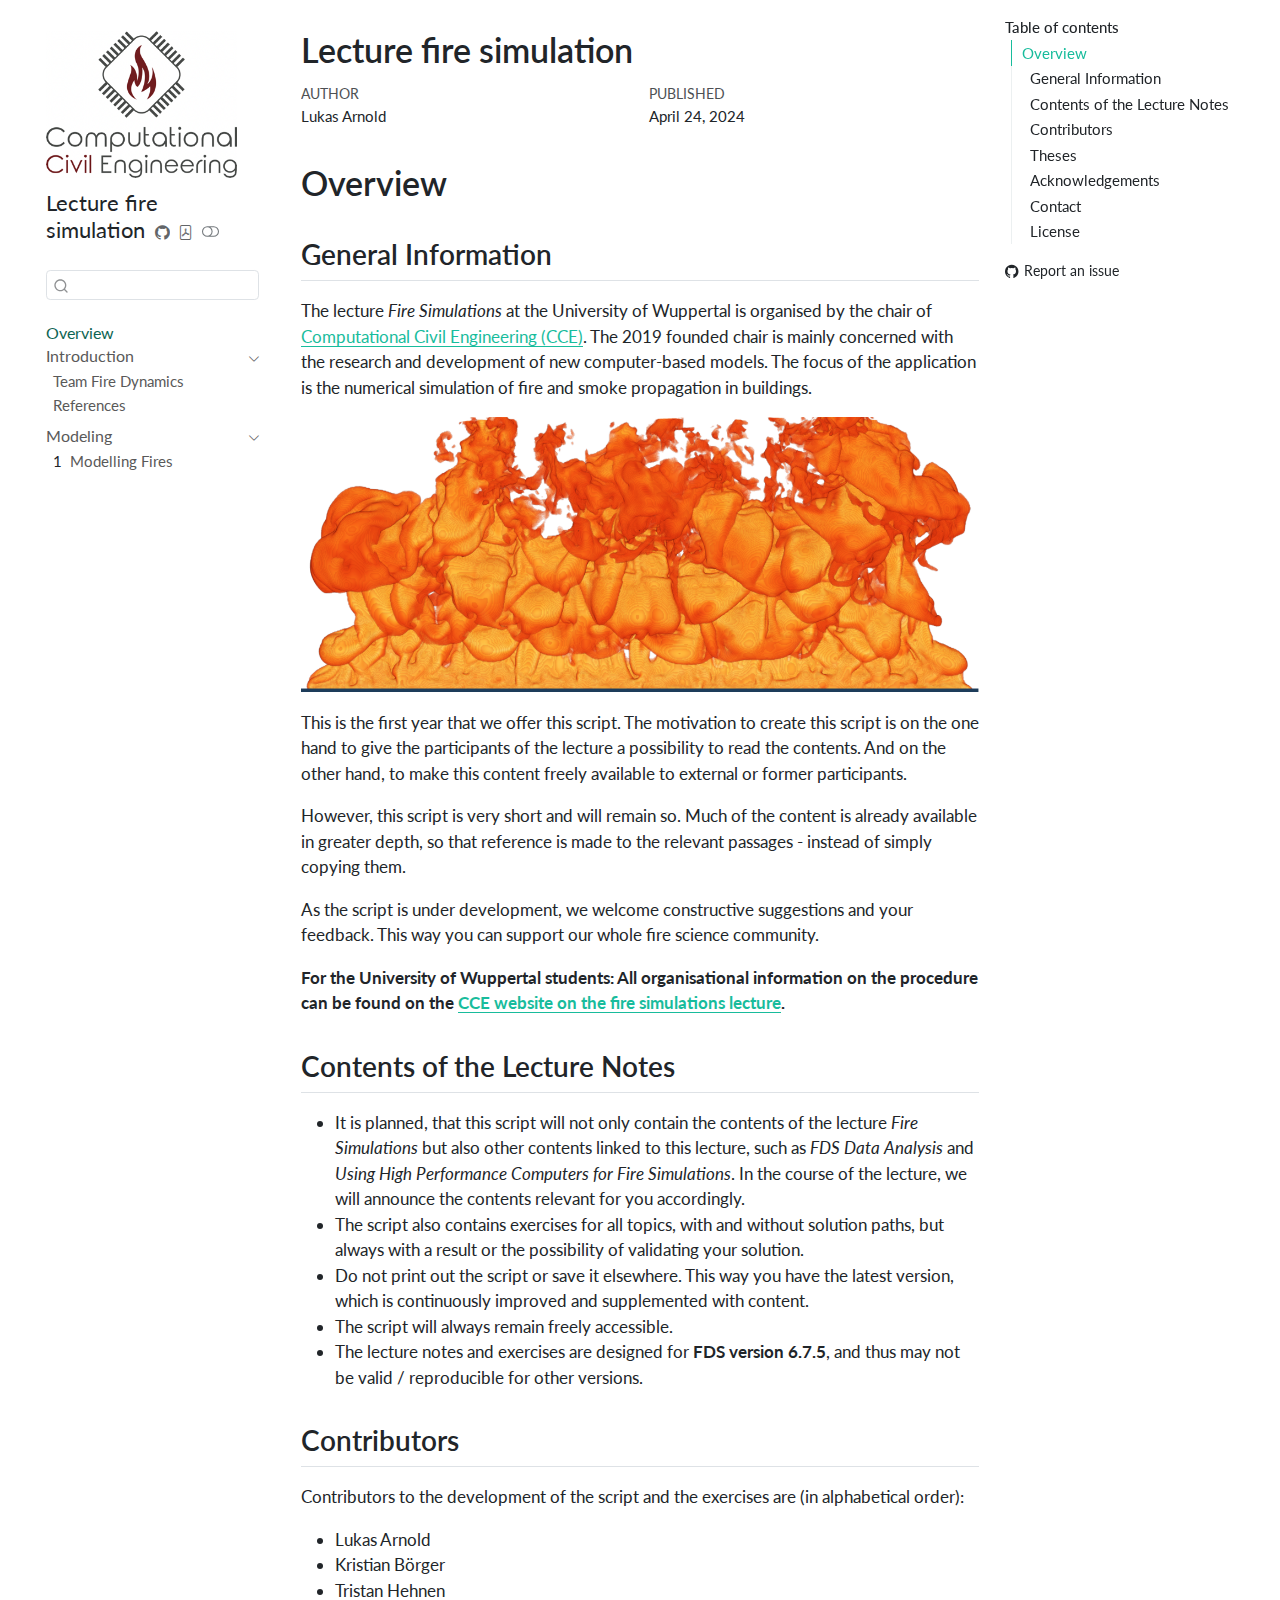
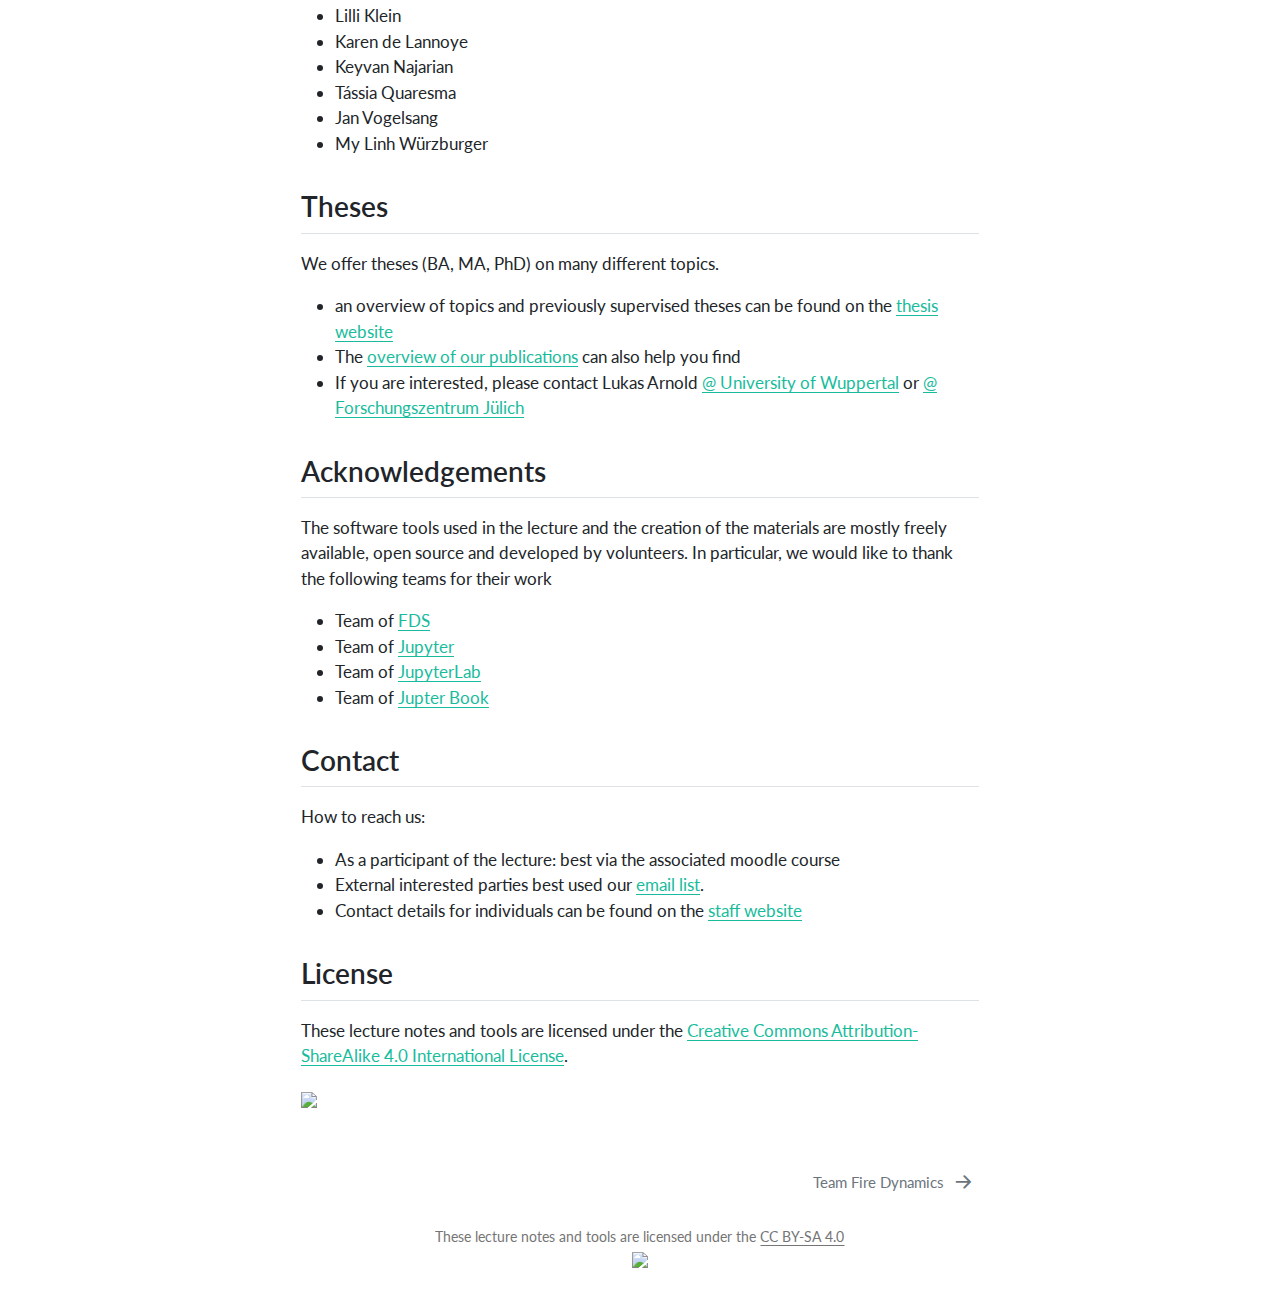
==== commit 52b0905a: "test logo dark mode" ====
--- a/_book/index.html
+++ b/_book/index.html
@@ -7,7 +7,7 @@
 <meta name="viewport" content="width=device-width, initial-scale=1.0, user-scalable=yes">
 
 <meta name="author" content="Lukas Arnold">
-<meta name="dcterms.date" content="2024-04-23">
+<meta name="dcterms.date" content="2024-04-24">
 
 <title>Lecture fire simulation</title>
 <style>
@@ -102,7 +102,7 @@
       <img src="./content/cce_logo_small.light.png" alt="" class="sidebar-logo py-0 d-lg-inline d-none">
       </a>
     <div class="sidebar-title mb-0 py-0">
-      <a href="./"></a> 
+      <a href="./">Lecture fire simulation</a> 
         <div class="sidebar-tools-main tools-wide">
     <a href="ttps://github.com" title="Source Code" class="quarto-navigation-tool px-1" aria-label="Source Code"><i class="bi bi-github"></i></a>
     <a href="./Lecture-fire-simulation.pdf" title="Download PDF" class="quarto-navigation-tool px-1" aria-label="Download PDF"><i class="bi bi-file-pdf"></i></a>
@@ -208,7 +208,7 @@
     <div>
     <div class="quarto-title-meta-heading">Published</div>
     <div class="quarto-title-meta-contents">
-      <p class="date">April 23, 2024</p>
+      <p class="date">April 24, 2024</p>
     </div>
   </div>
   
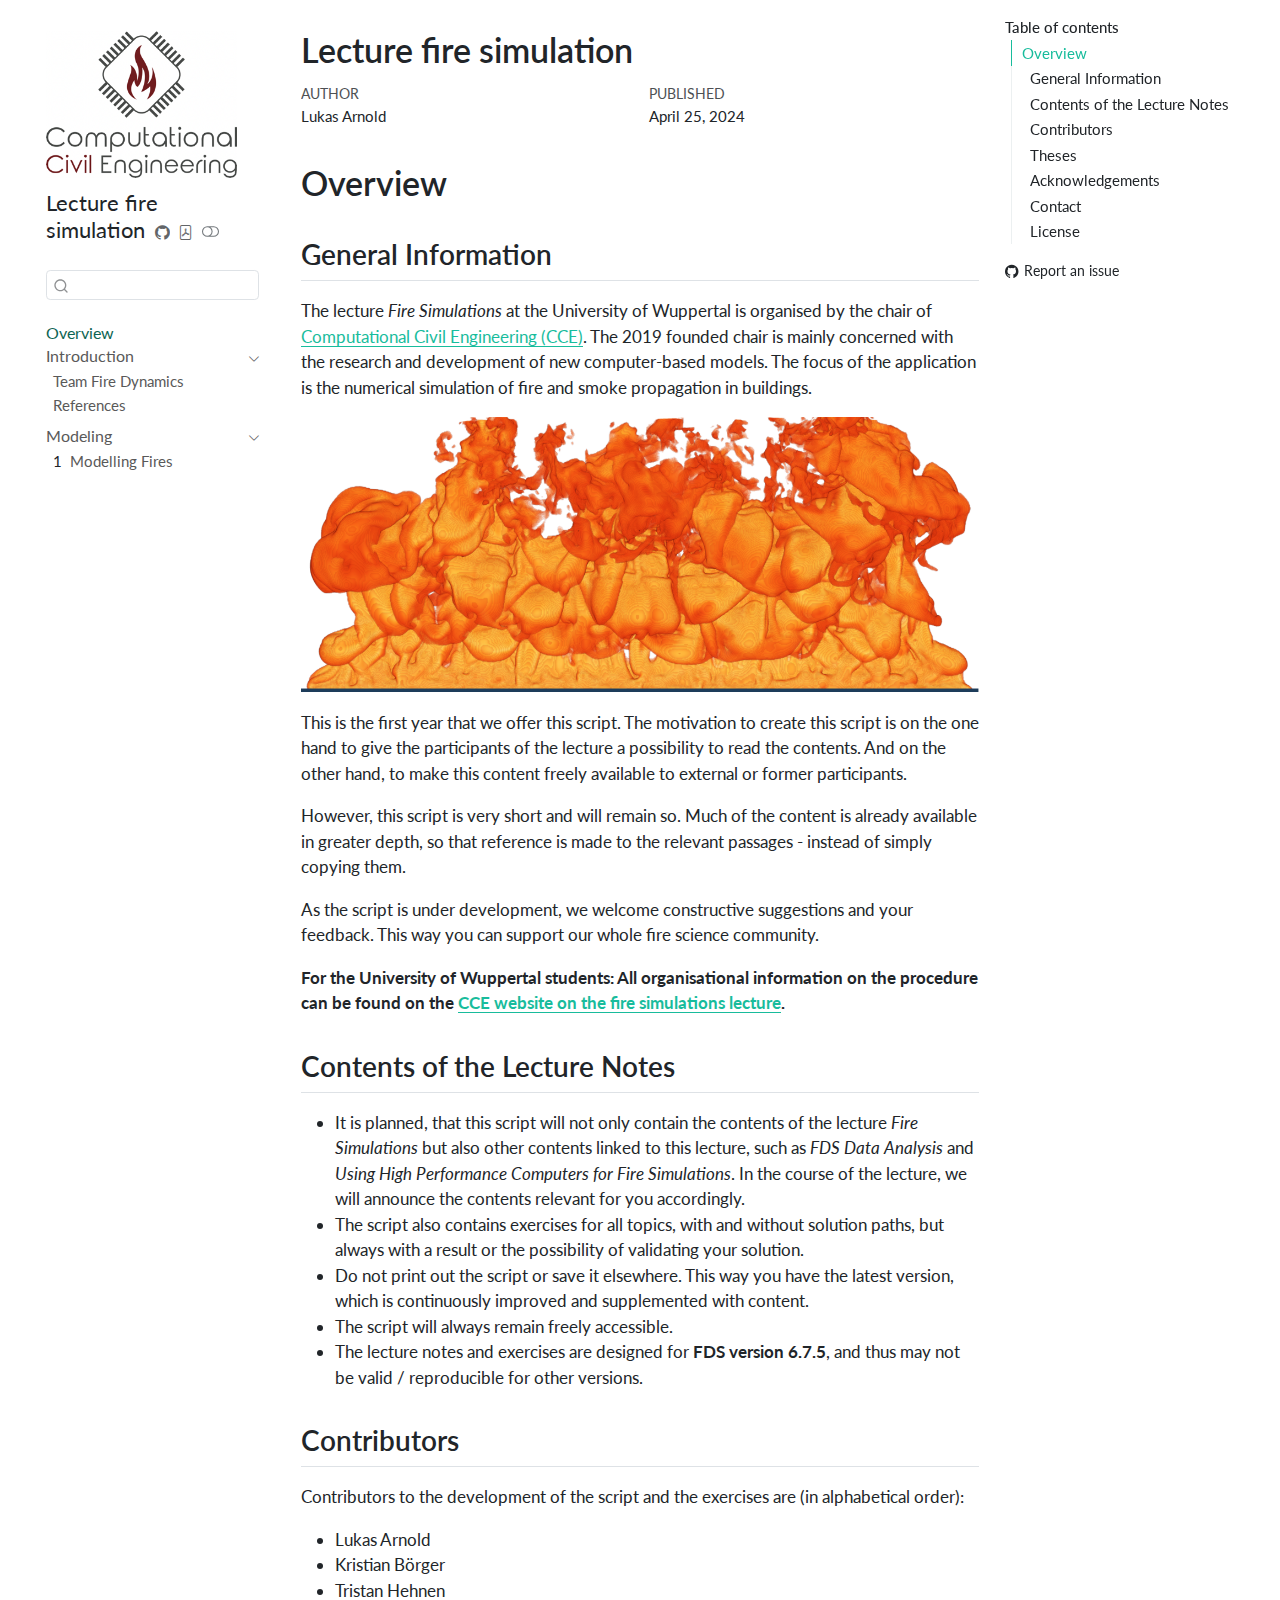
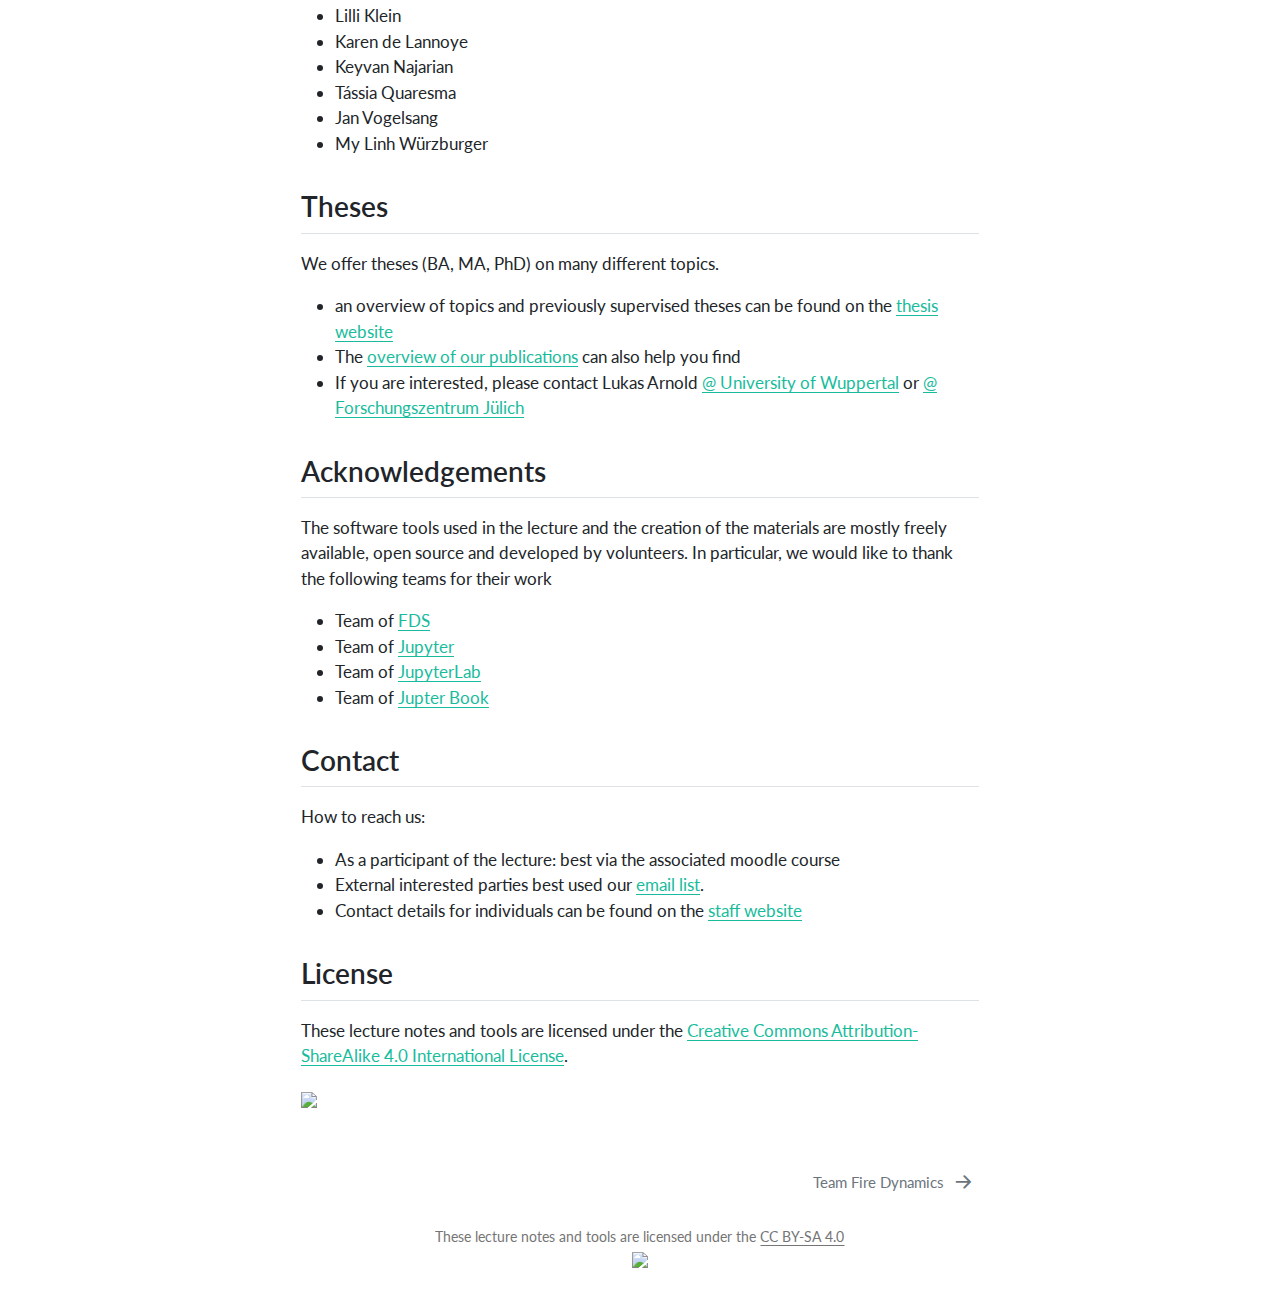
==== commit 85a55c6e: "Update pages" ====
--- a/_book/index.html
+++ b/_book/index.html
@@ -7,7 +7,7 @@
 <meta name="viewport" content="width=device-width, initial-scale=1.0, user-scalable=yes">
 
 <meta name="author" content="Lukas Arnold">
-<meta name="dcterms.date" content="2024-04-24">
+<meta name="dcterms.date" content="2024-04-25">
 
 <title>Lecture fire simulation</title>
 <style>
@@ -99,7 +99,7 @@
   <nav id="quarto-sidebar" class="sidebar collapse collapse-horizontal quarto-sidebar-collapse-item sidebar-navigation floating overflow-auto">
     <div class="pt-lg-2 mt-2 text-left sidebar-header sidebar-header-stacked">
       <a href="./index.html" class="sidebar-logo-link">
-      <img src="./content/cce_logo_small.light.png" alt="" class="sidebar-logo py-0 d-lg-inline d-none">
+      <img src="./content/cce_logo_small_light.png" alt="" class="sidebar-logo py-0 d-lg-inline d-none">
       </a>
     <div class="sidebar-title mb-0 py-0">
       <a href="./">Lecture fire simulation</a> 
@@ -208,7 +208,7 @@
     <div>
     <div class="quarto-title-meta-heading">Published</div>
     <div class="quarto-title-meta-contents">
-      <p class="date">April 24, 2024</p>
+      <p class="date">April 25, 2024</p>
     </div>
   </div>
   
@@ -871,6 +871,7 @@
   </div>
 </footer>
 <script type="application/javascript" src="light-dark.js"></script>
+<script type="application/javascript" src="arrow_nav.js"></script>
 
 
 
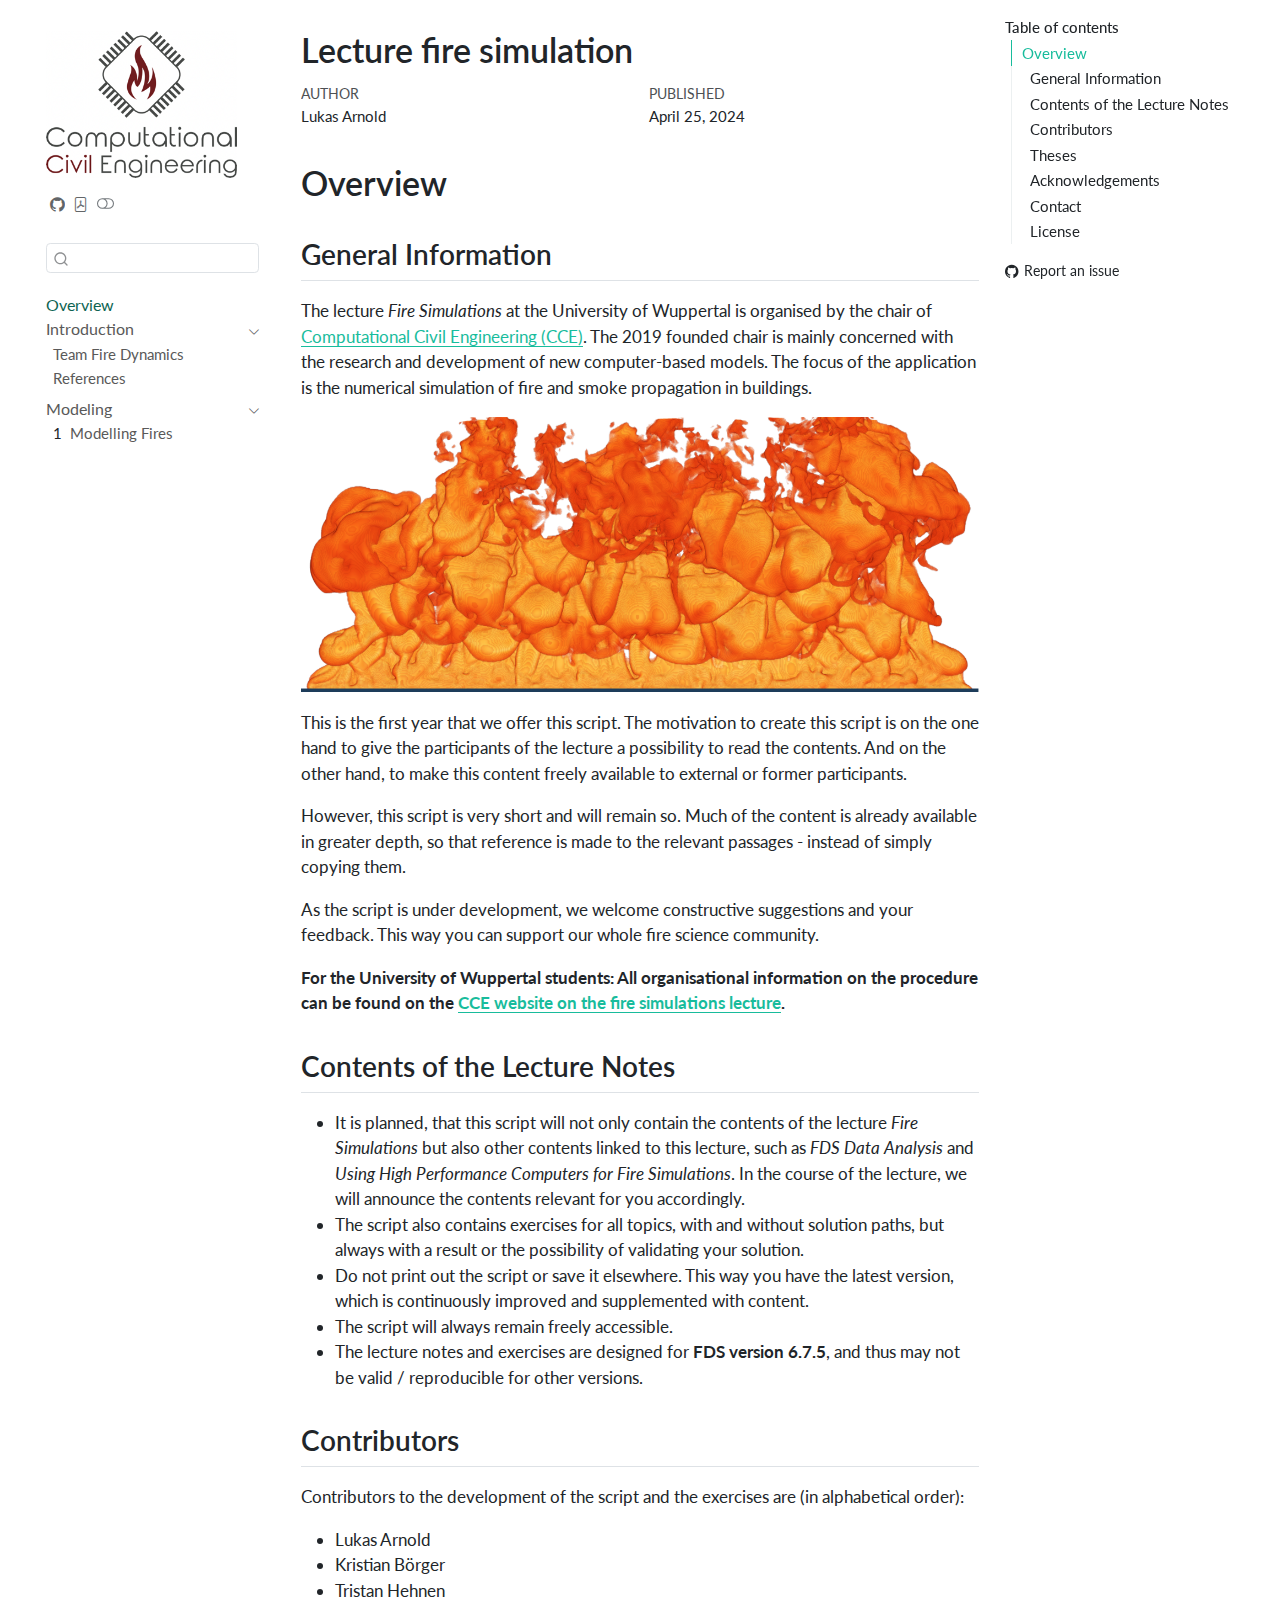
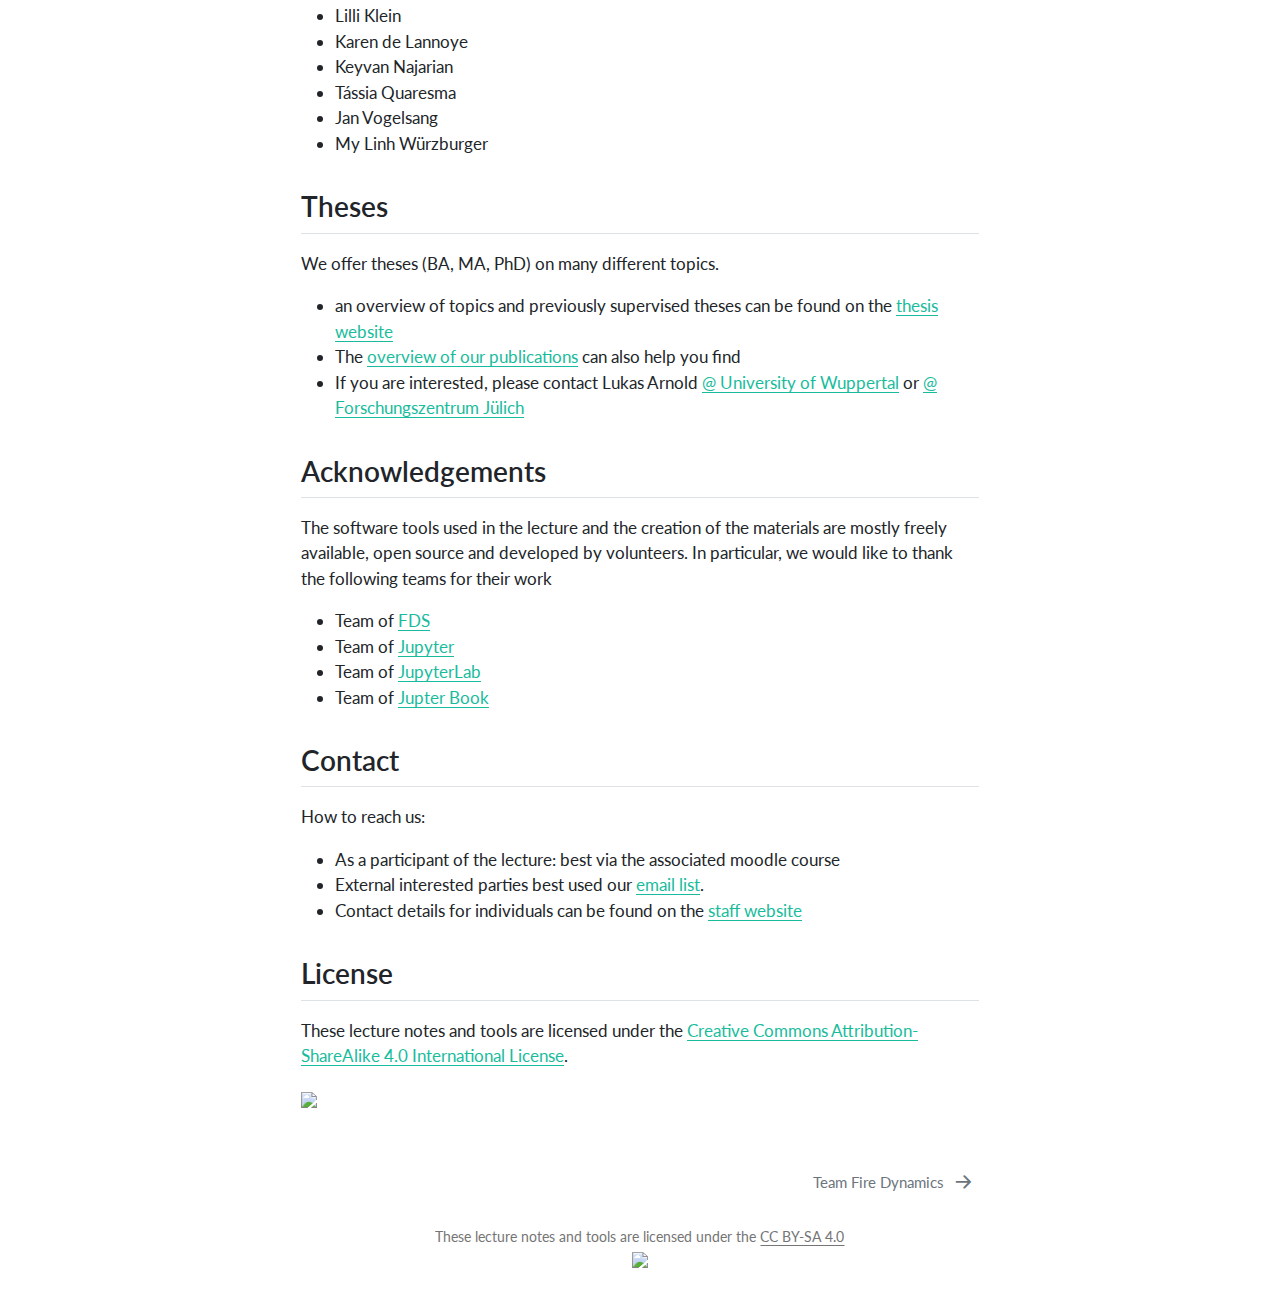
==== commit bacef4e8: "Fix sidebar" ====
--- a/_book/index.html
+++ b/_book/index.html
@@ -102,7 +102,7 @@
       <img src="./content/cce_logo_small_light.png" alt="" class="sidebar-logo py-0 d-lg-inline d-none">
       </a>
     <div class="sidebar-title mb-0 py-0">
-      <a href="./">Lecture fire simulation</a> 
+      <a href="./"></a> 
         <div class="sidebar-tools-main tools-wide">
     <a href="ttps://github.com" title="Source Code" class="quarto-navigation-tool px-1" aria-label="Source Code"><i class="bi bi-github"></i></a>
     <a href="./Lecture-fire-simulation.pdf" title="Download PDF" class="quarto-navigation-tool px-1" aria-label="Download PDF"><i class="bi bi-file-pdf"></i></a>
@@ -871,7 +871,7 @@
   </div>
 </footer>
 <script type="application/javascript" src="light-dark.js"></script>
-<script type="application/javascript" src="arrow_nav.js"></script>
+<script type="application/javascript" src="arrow-nav.js"></script>
 
 
 
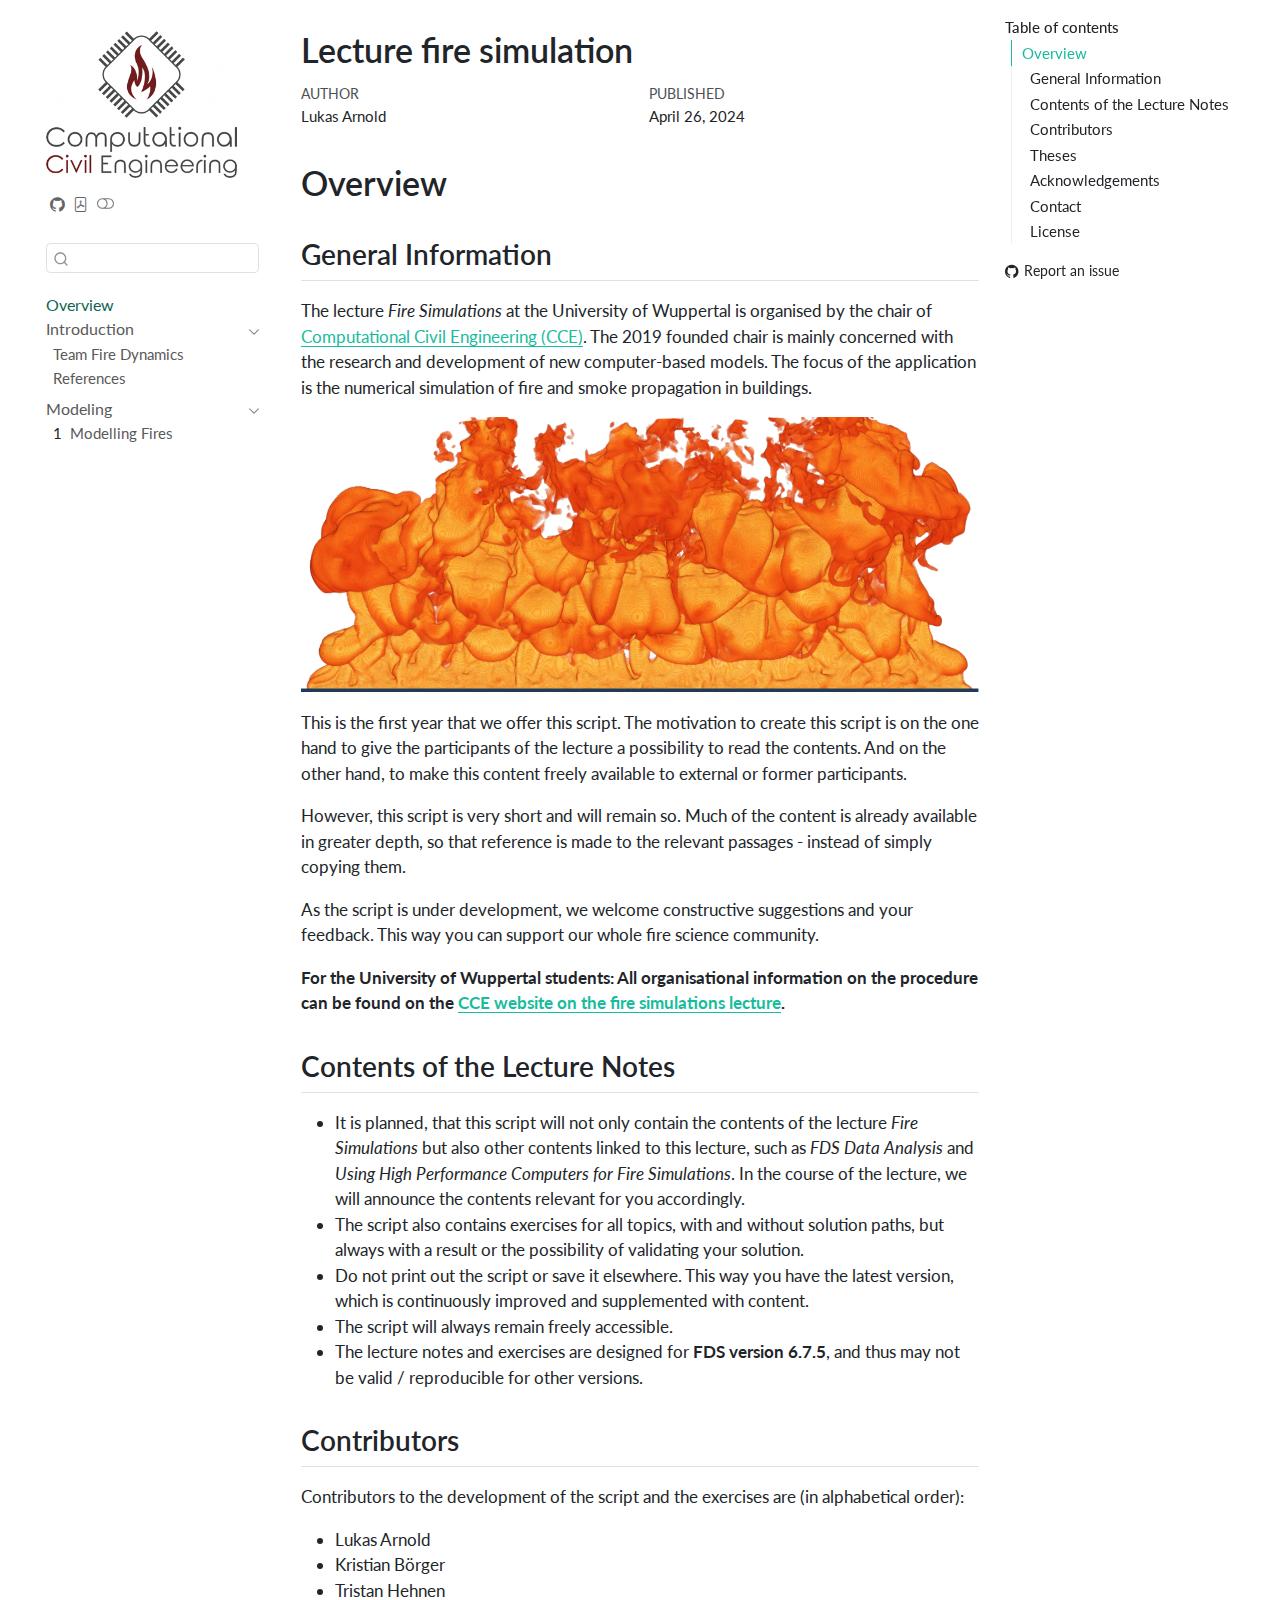
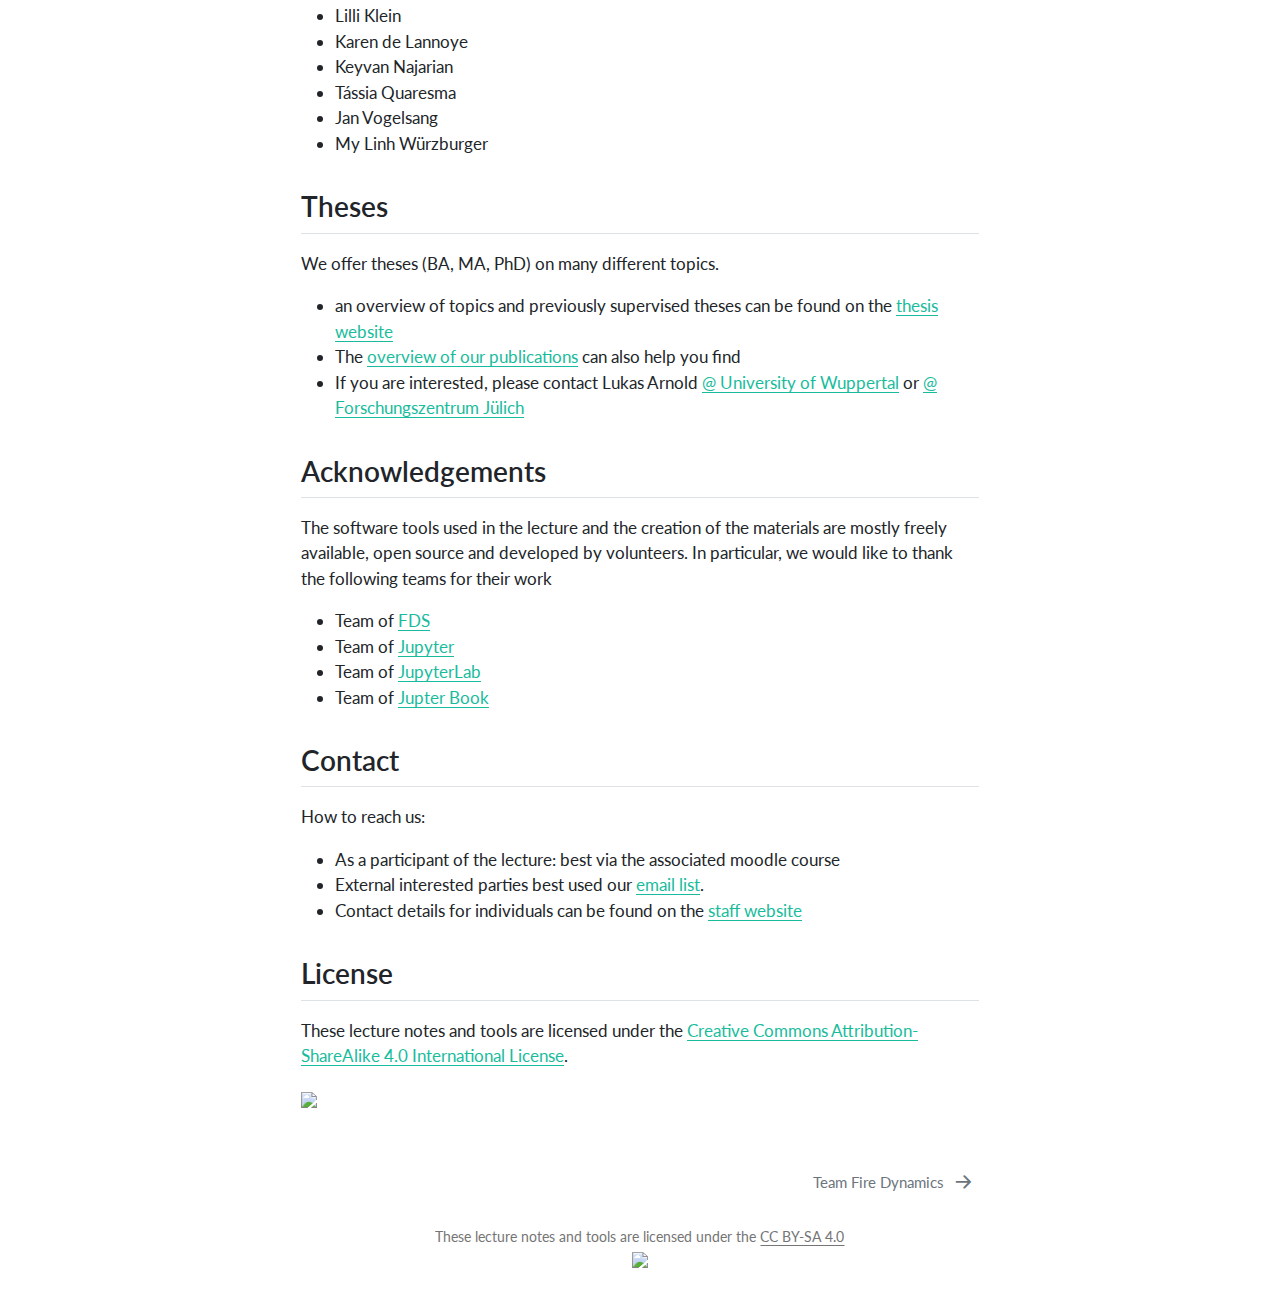
==== commit 01be1449: "Disable sciebo videos" ====
--- a/_book/index.html
+++ b/_book/index.html
@@ -7,7 +7,7 @@
 <meta name="viewport" content="width=device-width, initial-scale=1.0, user-scalable=yes">
 
 <meta name="author" content="Lukas Arnold">
-<meta name="dcterms.date" content="2024-04-25">
+<meta name="dcterms.date" content="2024-04-26">
 
 <title>Lecture fire simulation</title>
 <style>
@@ -208,7 +208,7 @@
     <div>
     <div class="quarto-title-meta-heading">Published</div>
     <div class="quarto-title-meta-contents">
-      <p class="date">April 25, 2024</p>
+      <p class="date">April 26, 2024</p>
     </div>
   </div>
   
